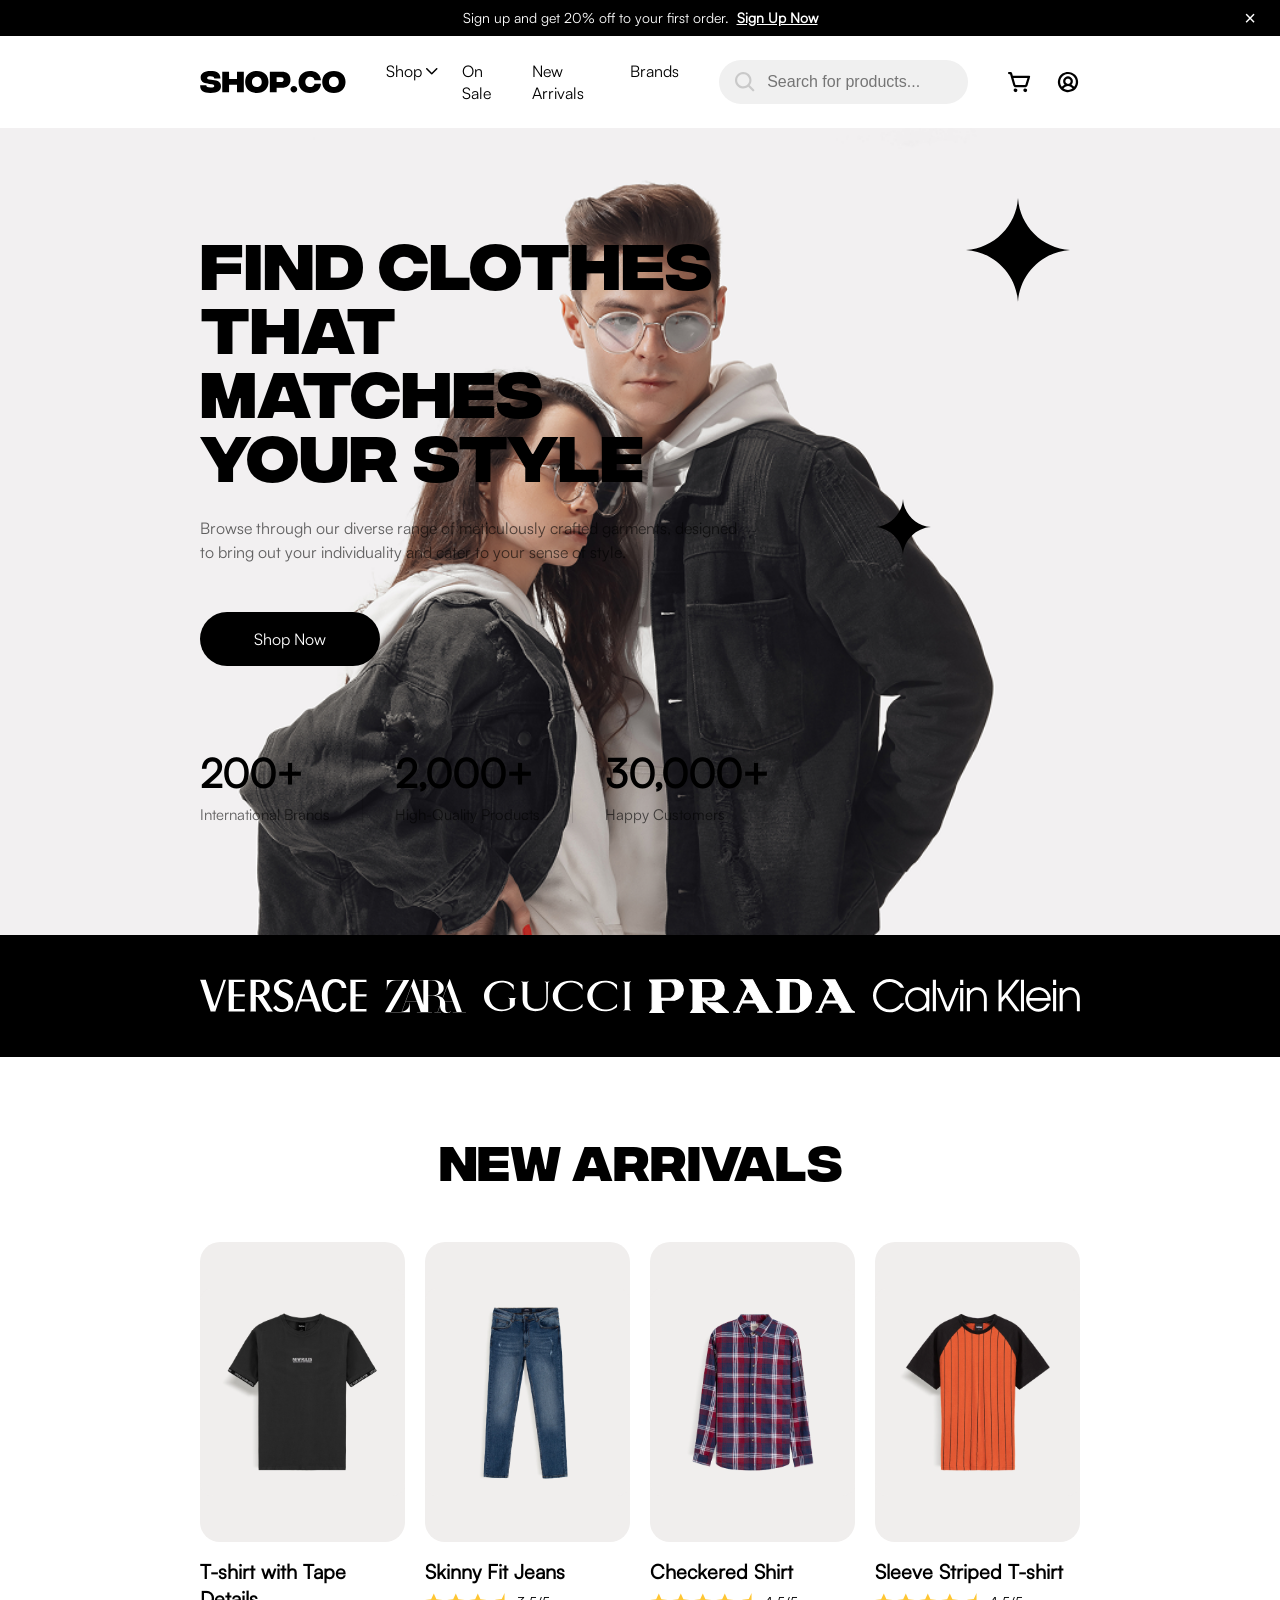
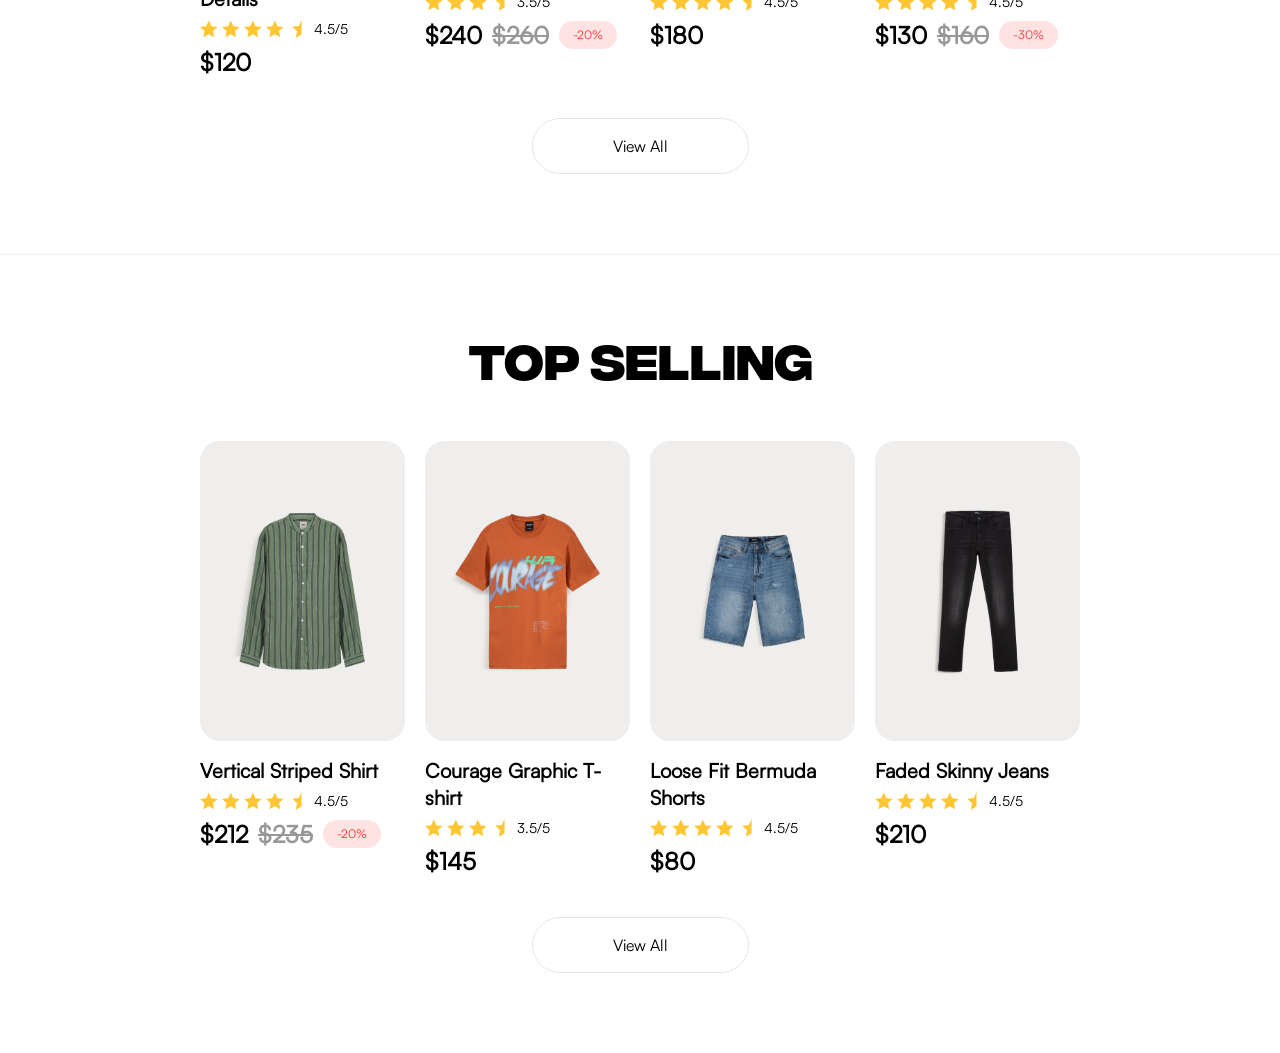
==== index.html @ b27abbd7 "Добавил HR линию" ====
<!doctype html>
<html lang="en">
  <head>
    <meta charset="UTF-8" />
    <title>SHOP.CO</title>
    <link rel="stylesheet" href="/styles/style.css" />
    <link
      rel="shortcut icon"
      href="/img/svg/иконка-покупка.svg"
      type="image/x-icon"
    />
  </head>
  <body>
    <div class="header-banner">
      <div class="header-banner__container">
        <p class="header-banner__text">
          Sign up and get 20% off to your first order.
          <a href="#" class="header-banner__link">Sign Up Now</a>
        </p>
        <button
          class="header-banner__close-btn"
          type="button"
          aria-label="Close banner"
        >
          &times;
        </button>
      </div>
    </div>
    <header class="main-header">
      <div class="main-header__container">
        <a href="#" class="main-header__logo">
          <img
            src="/img/svg/иконка-логотип.svg"
            alt="SHOP.CO"
            class="main-header__logo-img"
          />
        </a>
        <nav class="main-header__nav">
          <ul class="main-header__nav-list">
            <li class="main-header__nav-item">
              <a href="#" class="main-header__nav-link">
                Shop
                <img
                  src="/img/svg/иконка-стрелочка.svg"
                  alt="dropdown"
                  class="main-header__arrow-icon"
                />
              </a>
            </li>
            <li class="main-header__nav-item">
              <a href="#" class="main-header__nav-link">On Sale</a>
            </li>
            <li class="main-header__nav-item">
              <a href="#" class="main-header__nav-link">New Arrivals</a>
            </li>
            <li class="main-header__nav-item">
              <a href="#" class="main-header__nav-link">Brands</a>
            </li>
          </ul>
        </nav>
        <div class="main-header__search">
          <img
            src="/img/svg/иконка-лупа.svg"
            alt="Search"
            class="main-header__search-icon"
          />
          <input
            type="text"
            class="main-header__search-input"
            placeholder="Search for products..."
          />
        </div>
        <div class="main-header__actions">
          <a href="#" class="main-header__action-link">
            <img src="/img/svg/иконка-покупка.svg" alt="Cart" />
          </a>
          <a href="#" class="main-header__action-link">
            <img src="/img/svg/иконка-аккаунт.svg" alt="Profile" />
          </a>
        </div>
      </div>
    </header>
    <section class="hero-banner">
      <div class="hero-banner__container">
        <div class="hero-banner__content">
          <h1 class="hero-banner__title">
            FIND CLOTHES THAT MATCHES YOUR STYLE
          </h1>
          <p class="hero-banner__subtitle">
            Browse through our diverse range of meticulously crafted garments,
            designed to bring out your individuality and cater to your sense of
            style.
          </p>
          <a href="#" class="hero-banner__button">Shop Now</a>
          <div class="hero-banner__stats">
            <div class="hero-banner__stat-item">
              <p class="hero-banner__stat-number">200+</p>
              <p class="hero-banner__stat-desc">International Brands</p>
            </div>
            <div class="hero-banner__stat-divider"></div>
            <div class="hero-banner__stat-item">
              <p class="hero-banner__stat-number">2,000+</p>
              <p class="hero-banner__stat-desc">High-Quality Products</p>
            </div>
            <div class="hero-banner__stat-divider"></div>
            <div class="hero-banner__stat-item">
              <p class="hero-banner__stat-number">30,000+</p>
              <p class="hero-banner__stat-desc">Happy Customers</p>
            </div>
          </div>
        </div>
        <img
          src="/img/svg/звезда-маленькая.svg"
          alt="star"
          class="hero-banner__star hero-banner__star--small"
        />
        <div class="hero-banner__media">
          <img
            src="/img/svg/звезда-большая.svg"
            alt="star"
            class="hero-banner__star hero-banner__star--large"
          />
          <img
            src="/img/png/фото-моделей.png"
            alt="Models"
            class="hero-banner__models-img"
          />
        </div>
      </div>
    </section>
    <section class="brands-bar">
      <div class="brands-bar__container">
        <img
          src="/img/brands/logo-versace.svg"
          alt="Versace"
          class="brands-bar__logo"
        />
        <img
          src="/img/brands/logo-zara.svg"
          alt="Zara"
          class="brands-bar__logo"
        />
        <img
          src="/img/brands/logo-gucci.svg"
          alt="Gucci"
          class="brands-bar__logo"
        />
        <img
          src="/img/brands/logo-prada.svg"
          alt="Prada"
          class="brands-bar__logo"
        />
        <img
          src="/img/brands/logo-calvin.svg"
          alt="Calvin Klein"
          class="brands-bar__logo"
        />
      </div>
    </section>
    <section class="products-section">
      <div class="products-section__container">
        <h2 class="products-section__title">NEW ARRIVALS</h2>

        <div class="products-section__grid">
          <div class="product-card">
            <div class="product-card__image-wrapper">
              <img
                src="/img/png/tshirt-tape.png"
                alt="T-shirt with Tape Details"
                class="product-card__img"
              />
            </div>
            <h3 class="product-card__name">T-shirt with Tape Details</h3>
            <div class="product-card__rating">
              <div class="product-card__stars">
                <img src="/img/svg/star-filled.svg" alt="star" />
                <img src="/img/svg/star-filled.svg" alt="star" />
                <img src="/img/svg/star-filled.svg" alt="star" />
                <img src="/img/svg/star-filled.svg" alt="star" />
                <img src="/img/svg/star-half.svg" alt="star" />
              </div>
              <p class="product-card__rating-text">4.5/5</p>
            </div>
            <div class="product-card__price-box">
              <p class="product-card__price">$120</p>
            </div>
          </div>
          <div class="product-card">
            <div class="product-card__image-wrapper">
              <img
                src="/img/png/skinny-jeans.png"
                alt="Skinny Fit Jeans"
                class="product-card__img"
              />
            </div>
            <h3 class="product-card__name">Skinny Fit Jeans</h3>
            <div class="product-card__rating">
              <div class="product-card__stars">
                <img src="/img/svg/star-filled.svg" alt="star" />
                <img src="/img/svg/star-filled.svg" alt="star" />
                <img src="/img/svg/star-filled.svg" alt="star" />
                <img src="/img/svg/star-half.svg" alt="star" />
              </div>
              <p class="product-card__rating-text">3.5/5</p>
            </div>
            <div class="product-card__price-box">
              <p class="product-card__price">$240</p>
              <p class="product-card__price-old">$260</p>
              <p class="product-card__discount">-20%</p>
            </div>
          </div>
          <div class="product-card">
            <div class="product-card__image-wrapper">
              <img
                src="/img/png/chekered-shirt.png"
                alt="Checkered Shirt"
                class="product-card__img"
              />
            </div>
            <h3 class="product-card__name">Checkered Shirt</h3>
            <div class="product-card__rating">
              <div class="product-card__stars">
                <img src="/img/svg/star-filled.svg" alt="star" />
                <img src="/img/svg/star-filled.svg" alt="star" />
                <img src="/img/svg/star-filled.svg" alt="star" />
                <img src="/img/svg/star-filled.svg" alt="star" />
                <img src="/img/svg/star-half.svg" alt="star" />
              </div>
              <p class="product-card__rating-text">4.5/5</p>
            </div>
            <div class="product-card__price-box">
              <p class="product-card__price">$180</p>
            </div>
          </div>
          <div class="product-card">
            <div class="product-card__image-wrapper">
              <img
                src="/img/png/striped-tshirt.png"
                alt="Sleeve Striped T-shirt"
                class="product-card__img"
              />
            </div>
            <h3 class="product-card__name">Sleeve Striped T-shirt</h3>
            <div class="product-card__rating">
              <div class="product-card__stars">
                <img src="/img/svg/star-filled.svg" alt="star" />
                <img src="/img/svg/star-filled.svg" alt="star" />
                <img src="/img/svg/star-filled.svg" alt="star" />
                <img src="/img/svg/star-filled.svg" alt="star" />
                <img src="/img/svg/star-half.svg" alt="star" />
              </div>
              <p class="product-card__rating-text">4.5/5</p>
            </div>
            <div class="product-card__price-box">
              <p class="product-card__price">$130</p>
              <p class="product-card__price-old">$160</p>
              <p class="product-card__discount">-30%</p>
            </div>
          </div>
        </div>
        <div class="products-section__btn-wrapper">
          <a href="#" class="products-section__view-all">View All</a>
        </div>
      </div>
    </section>

<div class="hr-line">
  <hr>
</div>

    <section class="products-section">
      <div class="products-section__container">
        <h2 class="products-section__title">TOP SELLING</h2>
        <div class="products-section__grid">
          <div class="product-card">
            <div class="product-card__image-wrapper">
              <img
                src="/img/png/vertical-shirt.png"
                alt="Vertical Striped Shirt"
                class="product-card__img"
              />
            </div>
            <h3 class="product-card__name">Vertical Striped Shirt</h3>
            <div class="product-card__rating">
              <div class="product-card__stars">
                <img src="/img/svg/star-filled.svg" alt="star" />
                <img src="/img/svg/star-filled.svg" alt="star" />
                <img src="/img/svg/star-filled.svg" alt="star" />
                <img src="/img/svg/star-filled.svg" alt="star" />
                <img src="/img/svg/star-half.svg" alt="star" />
              </div>
              <p class="product-card__rating-text">4.5/5</p>
            </div>
            <div class="product-card__price-box">
              <p class="product-card__price">$212</p>
              <p class="product-card__price-old">$235</p>
              <p class="product-card__discount">-20%</p>
            </div>
          </div>

          <div class="product-card">
            <div class="product-card__image-wrapper">
              <img
                src="/img/png/graphis-tshirt.png"
                alt="Courage Graphic T-shirt"
                class="product-card__img"
              />
            </div>
            <h3 class="product-card__name">Courage Graphic T-shirt</h3>
            <div class="product-card__rating">
              <div class="product-card__stars">
                <img src="/img/svg/star-filled.svg" alt="star" />
                <img src="/img/svg/star-filled.svg" alt="star" />
                <img src="/img/svg/star-filled.svg" alt="star" />
                <img src="/img/svg/star-half.svg" alt="star" />
              </div>
              <p class="product-card__rating-text">3.5/5</p>
            </div>
            <div class="product-card__price-box">
              <p class="product-card__price">$145</p>
            </div>
          </div>

          <div class="product-card">
            <div class="product-card__image-wrapper">
              <img
                src="/img/png/bermuda-shorts.png"
                alt="Loose Fit Bermuda Shorts"
                class="product-card__img"
              />
            </div>
            <h3 class="product-card__name">Loose Fit Bermuda Shorts</h3>
            <div class="product-card__rating">
              <div class="product-card__stars">
                <img src="/img/svg/star-filled.svg" alt="star" />
                <img src="/img/svg/star-filled.svg" alt="star" />
                <img src="/img/svg/star-filled.svg" alt="star" />
                <img src="/img/svg/star-filled.svg" alt="star" />
                <img src="/img/svg/star-half.svg" alt="star" />
              </div>
              <p class="product-card__rating-text">4.5/5</p>
            </div>
            <div class="product-card__price-box">
              <p class="product-card__price">$80</p>
            </div>
          </div>

          <div class="product-card">
            <div class="product-card__image-wrapper">
              <img
                src="/img/png/faded-jeans.png"
                alt="Faded Skinny Jeans"
                class="product-card__img"
              />
            </div>
            <h3 class="product-card__name">Faded Skinny Jeans</h3>
            <div class="product-card__rating">
              <div class="product-card__stars">
                <img src="/img/svg/star-filled.svg" alt="star" />
                <img src="/img/svg/star-filled.svg" alt="star" />
                <img src="/img/svg/star-filled.svg" alt="star" />
                <img src="/img/svg/star-filled.svg" alt="star" />
                <img src="/img/svg/star-half.svg" alt="star" />
              </div>
              <p class="product-card__rating-text">4.5/5</p>
            </div>
            <div class="product-card__price-box">
              <p class="product-card__price">$210</p>
            </div>
          </div>
        </div>

        <div class="products-section__btn-wrapper">
          <a href="#" class="products-section__view-all">View All</a>
        </div>
      </div>
    </section>
  </body>
</html>
---- styles/style.css ----
* {
  margin: 0;
  padding: 0;
  box-sizing: border-box;
}

@font-face {
  font-family: satoshi;
  src: url(/fonts/satoshi/Satoshi-Regular.otf);
}

@font-face {
  font-family: integralcf;
  src: url(/fonts/integralcf/integral-cf-bold.otf);
}

body {
  font-family: "satoshi", sans-serif;
  background-color: #ffffff;
}

.header-banner {
  background-color: #000000;
  color: #ffffff;
  padding: 9px 0;
  width: 100%;
}

.header-banner__container {
  width: 100%;
  padding: 0 24px;
  position: relative;
  display: flex;
  justify-content: center;
  align-items: center;
}

.header-banner__text {
  font-size: 14px;
  text-align: center;
  font-weight: 400;
}

.header-banner__link {
  color: #ffffff;
  font-weight: 700;
  text-decoration: underline;
  margin-left: 4px;
  cursor: pointer;
}

.header-banner__close-btn {
  position: absolute;
  right: 24px;
  background: none;
  border: none;
  color: #ffffff;
  font-size: 20px;
  cursor: pointer;
  display: flex;
  align-items: center;
}

.main-header {
  background-color: #ffffff;
  width: 100%;
  padding: 24px 0;
}

.main-header__container {
  max-width: 100%;
  margin: 0 auto;
  padding: 0 200px;
  display: flex;
  justify-content: flex-start;
  align-items: center;
  gap: 40px;
}

.main-header__logo-img {
  height: 22px;
  display: block;
  cursor: pointer;
}

.main-header__nav-list {
  display: flex;
  list-style: none;
  gap: 24px;
}

.main-header__nav-link {
  color: #000000;
  text-decoration: none;
  font-size: 16px;
  font-weight: 400;
  display: flex;
  align-items: center;
  cursor: pointer;
}

.main-header__arrow-icon {
  width: 12px;
  height: auto;
  margin-left: 4px;
  display: inline-block;
  vertical-align: middle;
}

.main-header__search {
  background-color: #f0f0f0;
  border-radius: 62px;
  padding: 12px 16px;
  display: flex;
  align-items: center;
  gap: 12px;
  flex-grow: 1;
  max-width: 500px;
  margin-left: auto;
}

.main-header__search-icon {
  width: 20px;
  height: 20px;
  opacity: 0.4;
}

.main-header__search-input {
  border: none;
  background: transparent;
  width: 100%;
  font-size: 16px;
  outline: none;
}

.main-header__actions {
  display: flex;
  gap: 24px;
  align-items: center;
  margin-left: auto;
}

.main-header__action-link img {
  width: 24px;
  height: 24px;
  display: block;
  cursor: pointer;
}

.hero-banner {
  background-color: #f2f0f1;
  width: 100%;
  position: relative;
  overflow: hidden;
  font-family: satoshi;
}

.hero-banner__container {
  max-width: 100%;
  margin: 0 auto;
  padding: 0 200px;
  display: flex;
  justify-content: flex-start;
}

.hero-banner__content {
  max-width: 550px;
  padding-top: 100px;
  padding-bottom: 110px;
  position: relative;
  z-index: 5;
}

.hero-banner__title {
  font-size: 64px;
  font-family: integralcf;
  font-weight: 900;
  line-height: 1;
  color: #000000;
  margin-bottom: 32px;
}

.hero-banner__subtitle {
  font-size: 16px;
  line-height: 1.5;
  color: #000000;
  opacity: 0.6;
  margin-bottom: 48px;
}

.hero-banner__button {
  display: inline-block;
  background-color: #000000;
  color: #ffffff;
  text-decoration: none;
  padding: 16px 54px;
  border-radius: 62px;
  font-size: 16px;
  font-weight: 500;
  margin-bottom: 80px;
  cursor: pointer;
}

.hero-banner__stats {
  display: flex;
  align-items: center;
  gap: 32px;
}

.hero-banner__stat-item {
  display: flex;
  flex-direction: column;
  gap: 4px;
  min-width: max-content;
}

.hero-banner__stat-number {
  font-size: 40px;
  font-weight: 700;
  color: #000000;
}

.hero-banner__stat-desc {
  font-size: 15px;
  color: #000000;
  opacity: 0.6;
  white-space: nowrap;
}

.hero-banner__stat-divider {
  width: 1px;
  height: 74px;
  background-color: #000000;
  opacity: 0.1;
  flex-shrink: 0;
}

.hero-banner__media {
  position: absolute;
  top: 0;
  bottom: 0;
  right: 200px;
  width: 650px;
  display: flex;
  align-items: flex-end;
  justify-content: flex-end;
}

.hero-banner__models-img {
  width: auto;
  height: 100%;
  margin-left: -220px;
  object-fit: contain;
  transform: none;
  display: block;
}

.hero-banner__star {
  position: absolute;
  z-index: 6;
}

.hero-banner__star--small {
  width: 56px;
  height: 56px;
  left: 875px;
  top: 46%;
}

.hero-banner__star--large {
  width: 104px;
  height: 104px;
  right: 10px;
  top: 70px;
}

.brands-bar {
  background-color: #000000;
  width: 100%;
  padding: 44px 0;
}

.brands-bar__container {
  max-width: 100%;
  margin: 0 auto;
  padding: 0 200px;
  display: flex;
  justify-content: space-between;
  align-items: center;
}

.brands-bar__logo {
  height: 34px;
  width: auto;
  display: block;
}

.products-section {
  width: 100%;
  background-color: #ffffff;
  padding-top: 72px;
  padding-bottom: 80px;
}

.products-section__container {
  width: 100%;
  max-width: 100%;
  margin: 0 auto;
  padding: 0 200px;
}

.products-section__title {
  font-size: 48px;
  font-family: integralcf;
  font-weight: 900;
  text-align: center;
  color: #000000;
  margin-bottom: 55px;
}

.products-section__grid {
  display: flex;
  justify-content: space-between;
  gap: 20px;
  margin-bottom: 40px;
  width: 100%;
}

.product-card {
  flex: 1;
  display: flex;
  flex-direction: column;
}

.product-card__image-wrapper {
  background-color: #f0eeed;
  border-radius: 20px;
  width: 100%;
  height: 300px;
  display: flex;
  justify-content: center;
  align-items: center;
  overflow: hidden;
  margin-bottom: 16px;
}

.product-card__img {
  max-width: 100%;
  max-height: 100%;
  object-fit: contain;
}

.product-card__name {
  font-size: 20px;
  font-weight: 700;
  color: #000000;
  margin-bottom: 8px;
}

.product-card__rating {
  display: flex;
  align-items: center;
  gap: 8px;
  margin-bottom: 8px;
}

.product-card__stars {
  display: flex;
  gap: 4px;
}

.product-card__stars img {
  width: 18px;
  height: 18px;
}

.product-card__rating-text {
  font-size: 14px;
  font-weight: 400;
  color: #000000;
}

.product-card__price-box {
  display: flex;
  align-items: center;
  gap: 10px;
}

.product-card__price {
  font-size: 24px;
  font-weight: 700;
  color: #000000;
}

.product-card__price-old {
  font-size: 24px;
  font-weight: 700;
  color: #000000;
  opacity: 0.4;
  text-decoration: line-through;
}

.product-card__discount {
  font-size: 12px;
  font-weight: 500;
  color: #ff3333;
  background-color: #ffe3e3;
  padding: 6px 14px;
  border-radius: 62px;
}

.products-section__btn-wrapper {
  display: flex;
  justify-content: center;
  margin-top: 36px;
}

.products-section__view-all {
  display: inline-block;
  padding: 16px 80px;
  border: 1px solid rgba(0, 0, 0, 0.1);
  border-radius: 62px;
  color: #000000;
  font-size: 16px;
  font-weight: 500;
  text-decoration: none;
  transition: background-color 0.2s ease;
  cursor: pointer;
}

.section-divider {
  border: none;
  height: 1px;
  background-color: #000000;
  opacity: 0.1;
  margin: 0 200px;
}

.hr-line {
  opacity: 0.1;
  width: 1490px;
  margin: 0 auto;
}
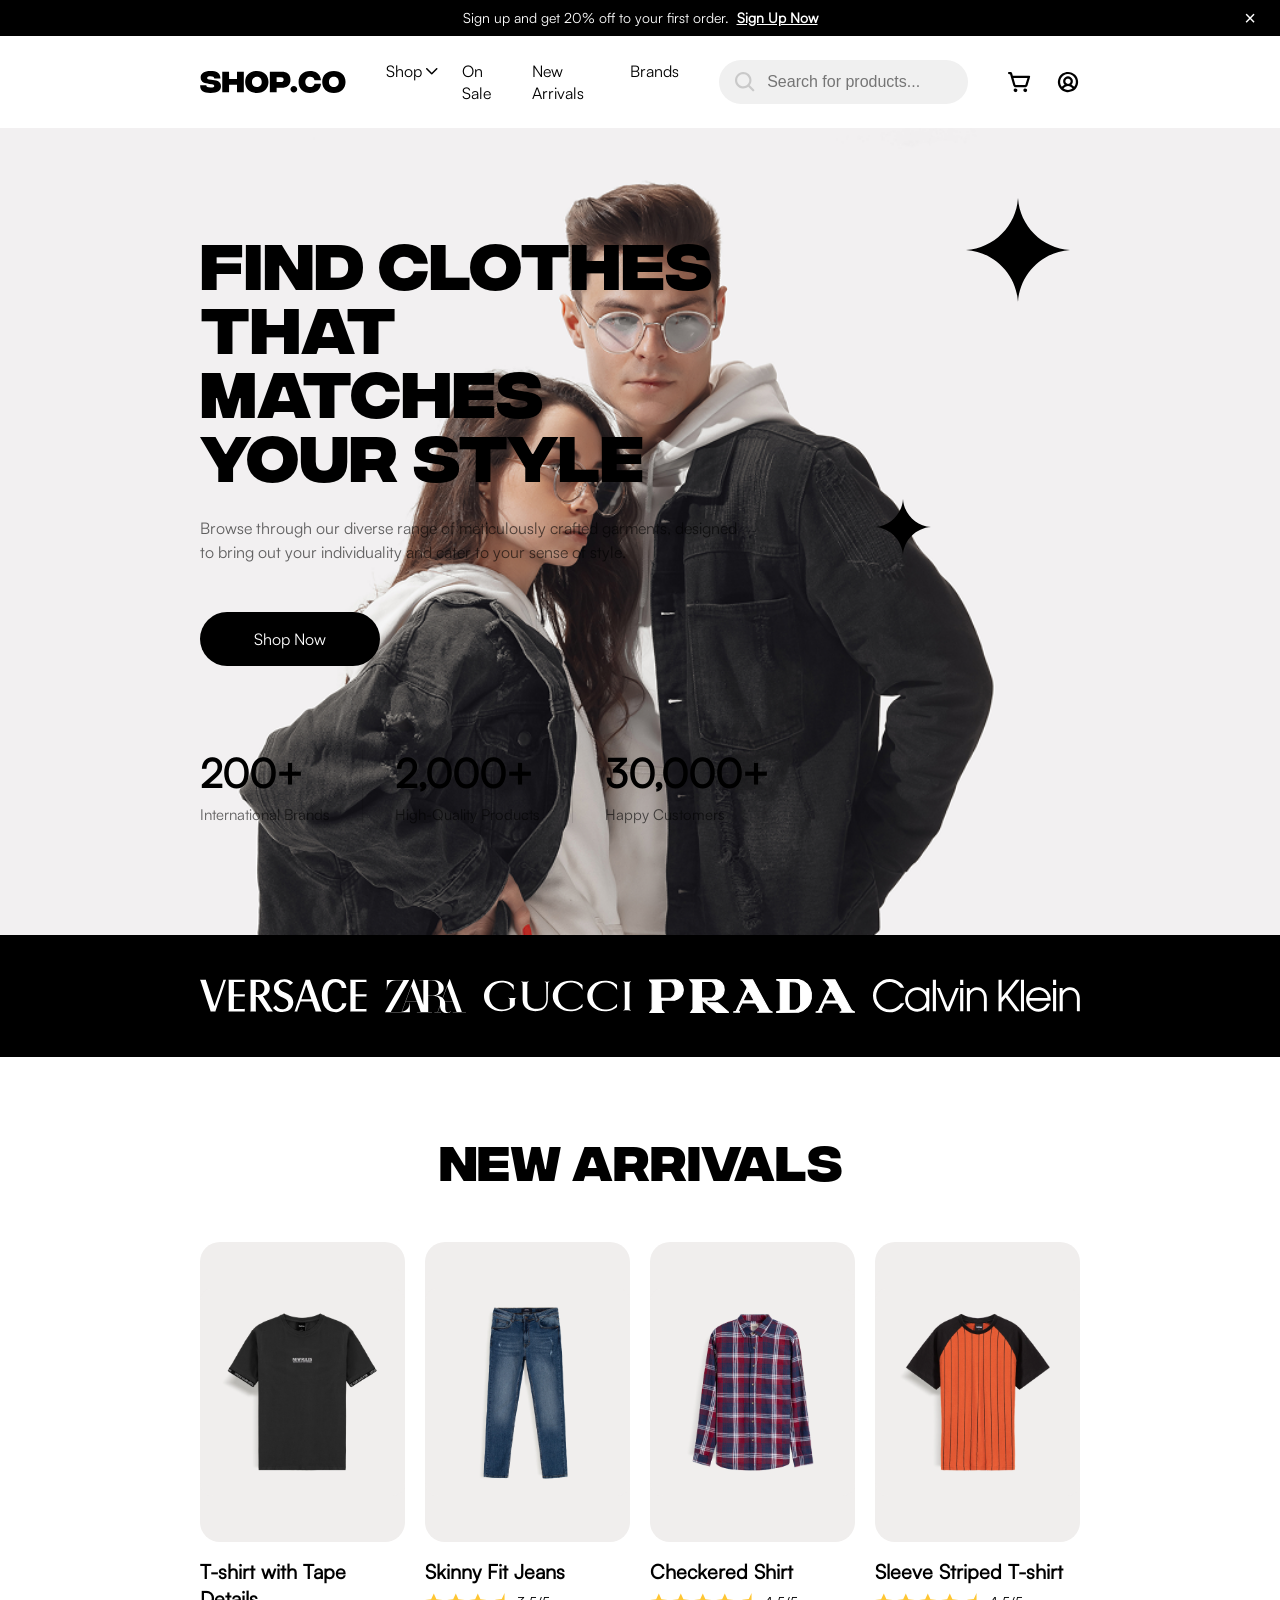
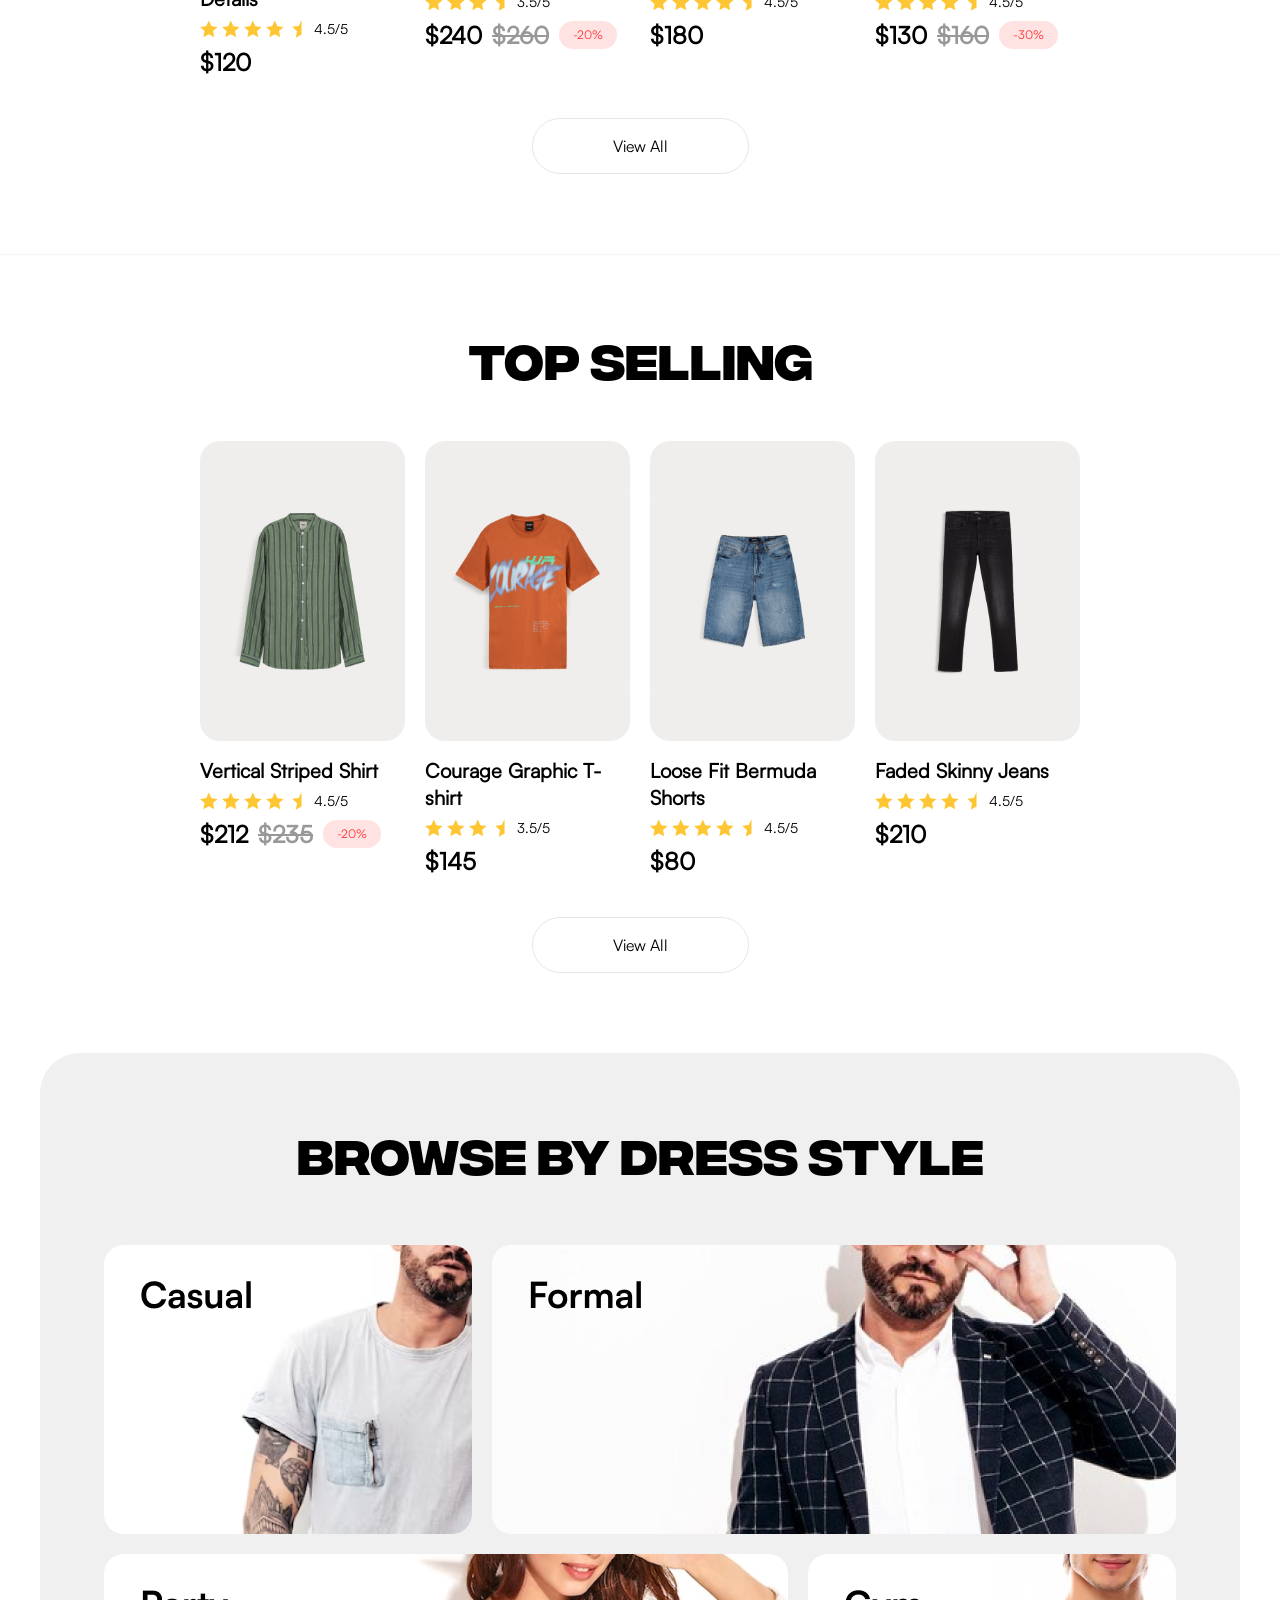
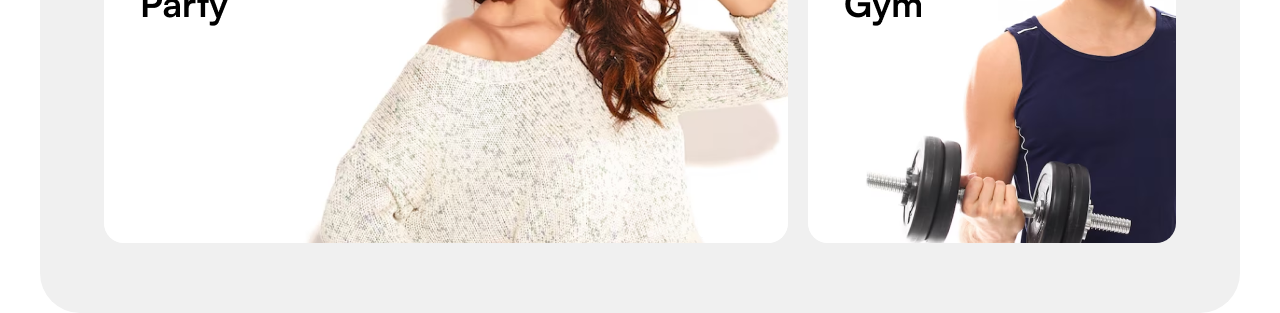
==== commit 6f207398: "Доделал новую секцию" ====
--- a/index.html
+++ b/index.html
@@ -160,7 +160,6 @@
     <section class="products-section">
       <div class="products-section__container">
         <h2 class="products-section__title">NEW ARRIVALS</h2>
-
         <div class="products-section__grid">
           <div class="product-card">
             <div class="product-card__image-wrapper">
@@ -263,11 +262,9 @@
         </div>
       </div>
     </section>
-
-<div class="hr-line">
-  <hr>
-</div>
-
+    <div class="hr-line">
+      <hr />
+    </div>
     <section class="products-section">
       <div class="products-section__container">
         <h2 class="products-section__title">TOP SELLING</h2>
@@ -297,7 +294,6 @@
               <p class="product-card__discount">-20%</p>
             </div>
           </div>
-
           <div class="product-card">
             <div class="product-card__image-wrapper">
               <img
@@ -320,7 +316,6 @@
               <p class="product-card__price">$145</p>
             </div>
           </div>
-
           <div class="product-card">
             <div class="product-card__image-wrapper">
               <img
@@ -344,7 +339,6 @@
               <p class="product-card__price">$80</p>
             </div>
           </div>
-
           <div class="product-card">
             <div class="product-card__image-wrapper">
               <img
@@ -369,11 +363,33 @@
             </div>
           </div>
         </div>
-
         <div class="products-section__btn-wrapper">
           <a href="#" class="products-section__view-all">View All</a>
         </div>
       </div>
     </section>
+
+    <section class="dress-style-section">
+      <h2 class="section-title">BROWSE BY DRESS STYLE</h2>
+
+      <div class="style-grid">
+        <div class="style-card card-small">
+          <img src="/img/png/casual.png" alt="Casual" class="card-img" />
+        </div>
+
+        <div class="style-card card-large">
+          <img src="/img/png/formal.png" alt="Formal" class="card-img" />
+        </div>
+
+        <div class="style-card card-large">
+          <img src="/img/png/party.png" alt="Party Style" class="card-img" />
+        </div>
+
+        <div class="style-card card-small">
+          <img src="/img/png/gym.png" alt="Gym Style" class="card-img" />
+        </div>
+      </div>
+    </section>
+
   </body>
 </html>
--- a/styles/style.css
+++ b/styles/style.css
@@ -441,3 +441,41 @@
   width: 1490px;
   margin: 0 auto;
 }
+
+.dress-style-section {
+  background-color: #f0f0f0;
+  border-radius: 40px;
+  padding: 70px 64px;
+  max-width: 1200px;
+  margin: 0 auto;
+  font-family: satoshi;
+}
+
+.section-title {
+  text-align: center;
+  font-size: 48px;
+  font-family: integralcf;
+  font-weight: bold;
+  text-transform: uppercase;
+  margin-bottom: 64px;
+  color: #000000;
+}
+
+.style-grid {
+  display: flex;
+  flex-wrap: wrap;
+  gap: 20px;
+}
+
+.style-card {
+  position: relative;
+  background-color: #ffffff;
+  border-radius: 20px;
+  height: 289px;
+  overflow: hidden;
+  box-sizing: border-box;
+}
+
+.card-small {
+  flex: 1 1 calc(35% - 20px);
+}
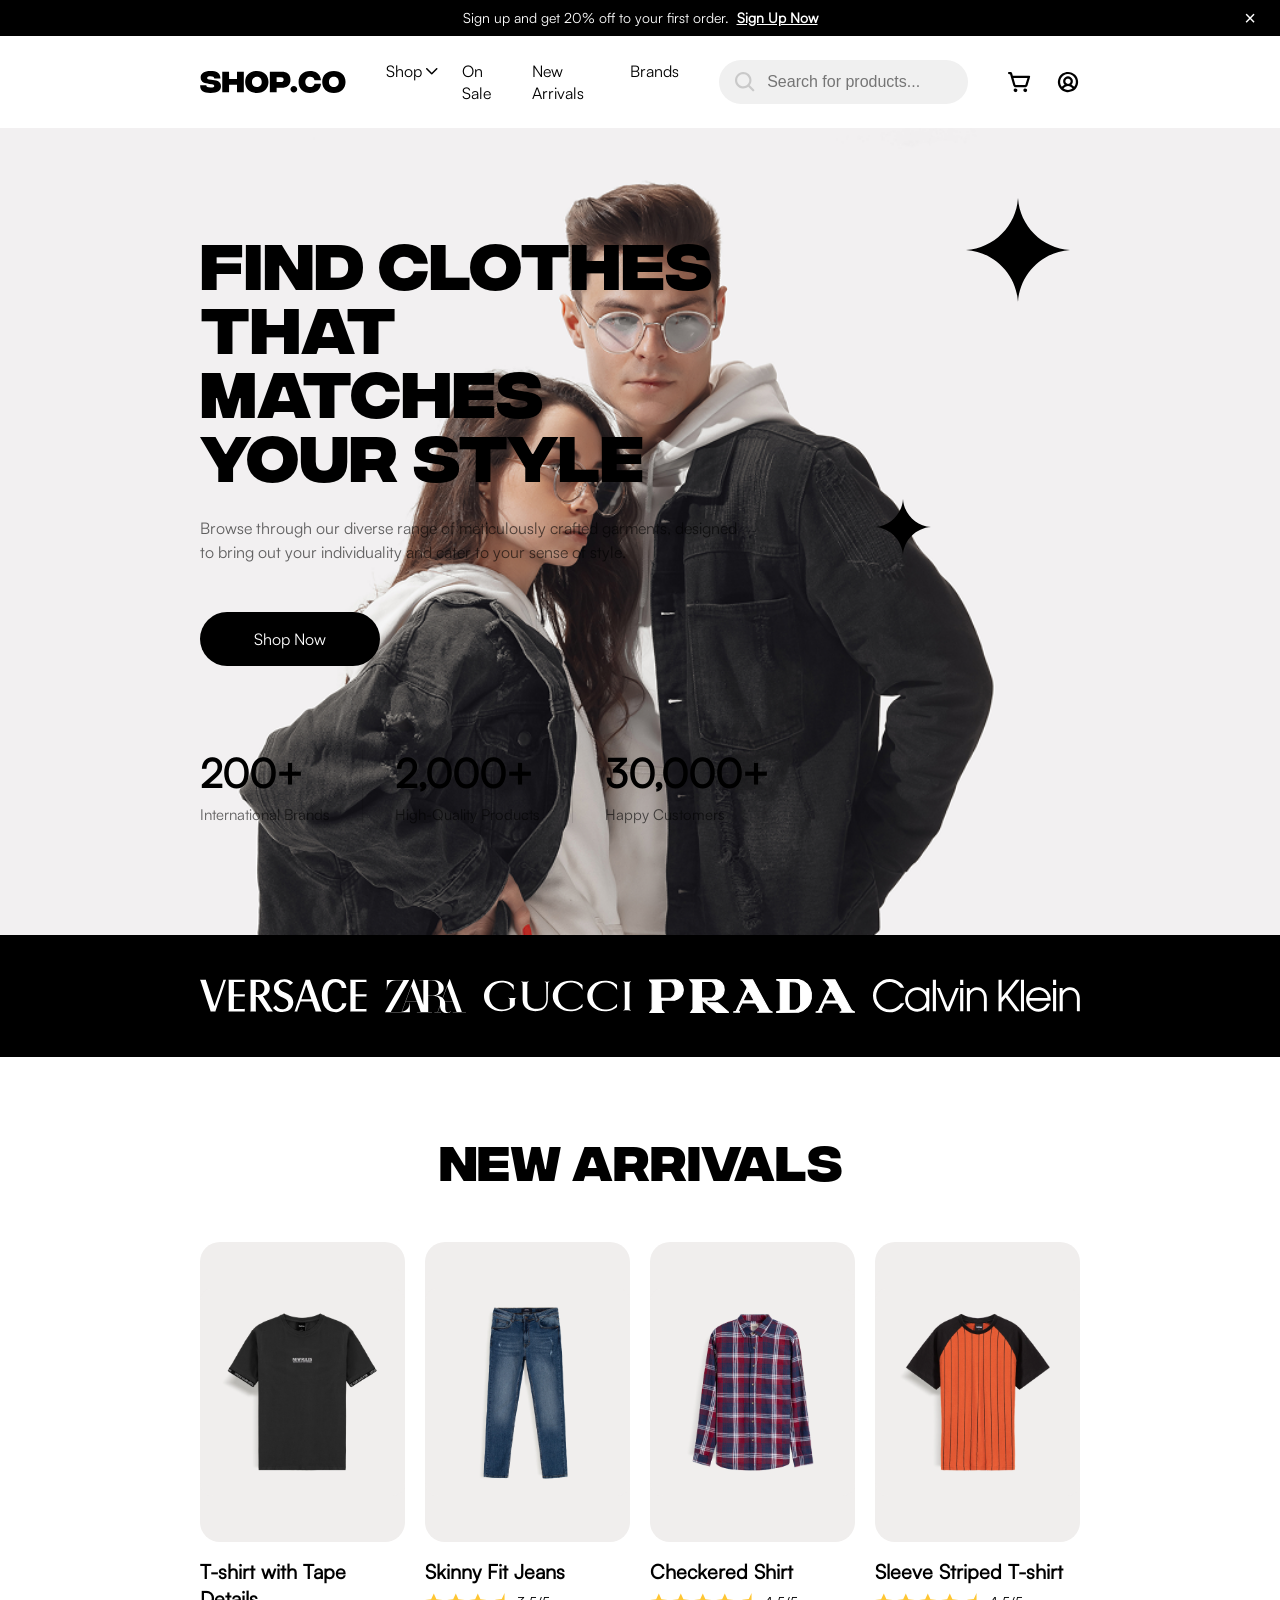
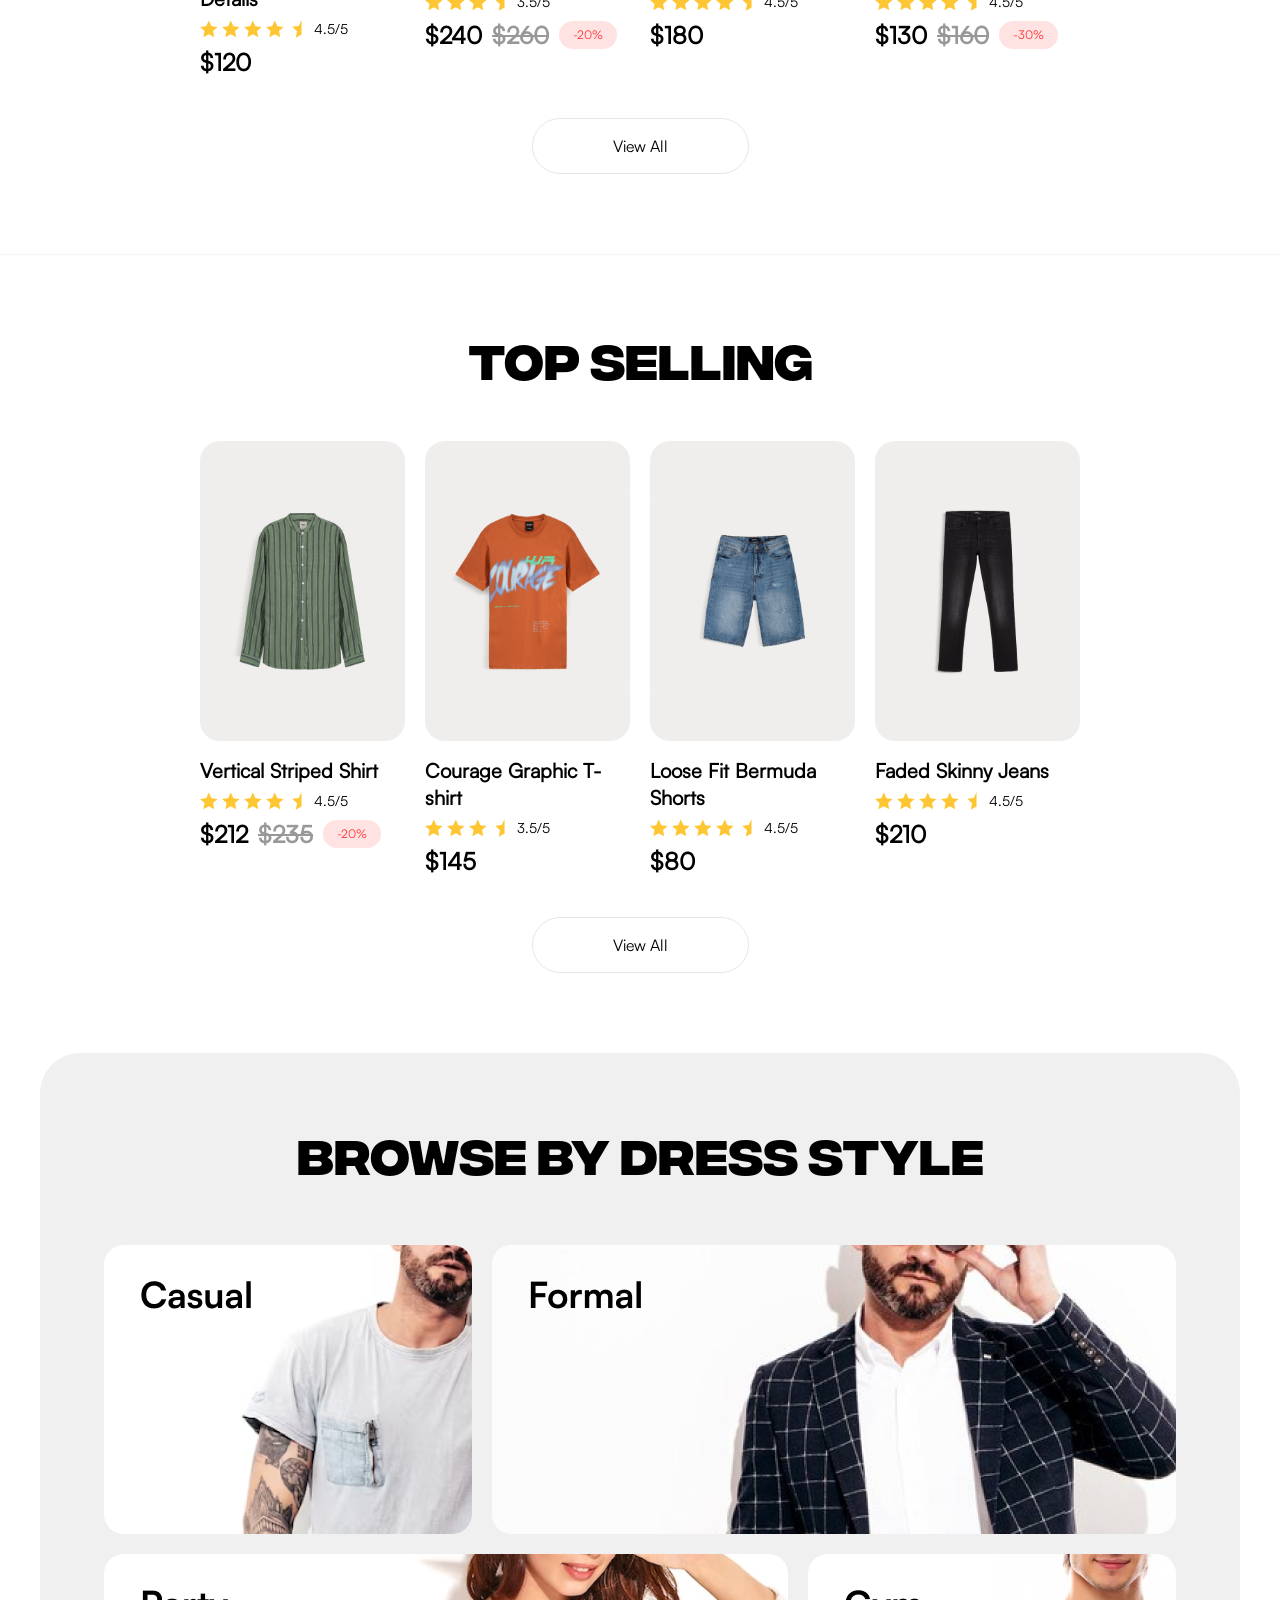
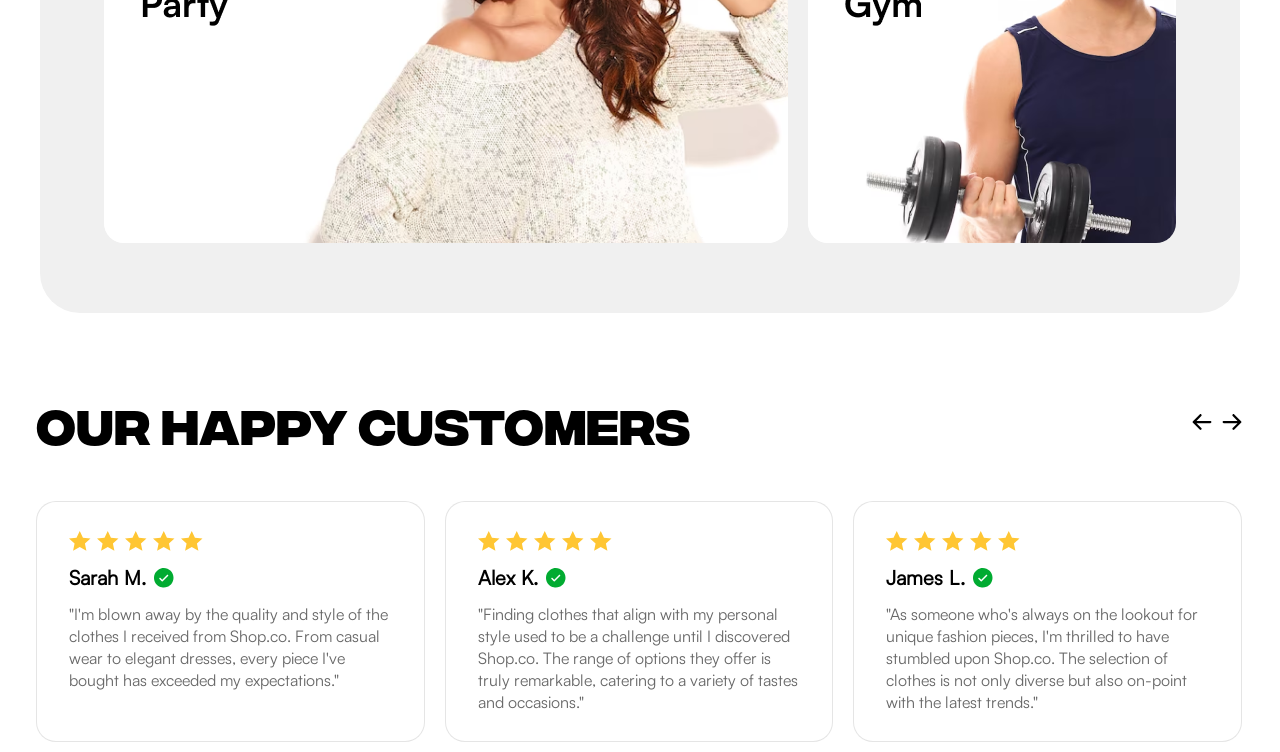
==== commit 29797c6f: "Добавил секцию с отзывами" ====
--- a/index.html
+++ b/index.html
@@ -377,19 +377,105 @@
           <img src="/img/png/casual.png" alt="Casual" class="card-img" />
         </div>
 
-        <div class="style-card card-large">
+        <div class="style-card">
           <img src="/img/png/formal.png" alt="Formal" class="card-img" />
         </div>
 
-        <div class="style-card card-large">
-          <img src="/img/png/party.png" alt="Party Style" class="card-img" />
+        <div class="style-card">
+          <img src="/img/png/party.png" alt="Party" class="card-img" />
         </div>
 
         <div class="style-card card-small">
-          <img src="/img/png/gym.png" alt="Gym Style" class="card-img" />
-        </div>
-      </div>
-    </section>
-
+          <img src="/img/png/gym.png" alt="Gym" class="card-img" />
+        </div>
+      </div>
+    </section>
+
+<section class="customers-section">
+  <div class="customers-header">
+    <h2 class="customers-title">OUR HAPPY CUSTOMERS</h2>
+    <div class="slider-arrows">
+      <button class="arrow-btn">
+        <img src="/img/svg/arrow-left.svg" alt="&larr;" />
+      </button>
+      <button class="arrow-btn">
+        <img src="/img/svg/arrow-right.svg" alt="&rarr;" />
+      </button>
+    </div>
+  </div>
+
+  <div class="slider-container">
+      <div class="customers-slider">
+        <div class="testimonial-card">
+          <div class="stars-container">
+            <img src="/img/svg/star-filled.svg" alt="Star" class="star-img" />
+            <img src="/img/svg/star-filled.svg" alt="Star" class="star-img" />
+            <img src="/img/svg/star-filled.svg" alt="Star" class="star-img" />
+            <img src="/img/svg/star-filled.svg" alt="Star" class="star-img" />
+            <img src="/img/svg/star-filled.svg" alt="Star" class="star-img" />
+          </div>
+          <div class="customer-name">
+            Sarah M.
+            <img
+              src="/img/svg/verified.svg"
+              alt="Verified"
+              class="verified-img"
+            />
+          </div>
+          <p class="testimonial-text">
+            "I'm blown away by the quality and style of the clothes I received
+            from Shop.co. From casual wear to elegant dresses, every piece I've
+            bought has exceeded my expectations."
+          </p>
+        </div>
+
+        <div class="testimonial-card">
+          <div class="stars-container">
+            <img src="/img/svg/star-filled.svg" alt="Star" class="star-img" />
+            <img src="/img/svg/star-filled.svg" alt="Star" class="star-img" />
+            <img src="/img/svg/star-filled.svg" alt="Star" class="star-img" />
+            <img src="/img/svg/star-filled.svg" alt="Star" class="star-img" />
+            <img src="/img/svg/star-filled.svg" alt="Star" class="star-img" />
+          </div>
+          <div class="customer-name">
+            Alex K.
+            <img
+              src="/img/svg/verified.svg"
+              alt="Verified"
+              class="verified-img"
+            />
+          </div>
+          <p class="testimonial-text">
+            "Finding clothes that align with my personal style used to be a
+            challenge until I discovered Shop.co. The range of options they
+            offer is truly remarkable, catering to a variety of tastes and
+            occasions."
+          </p>
+        </div>
+
+        <div class="testimonial-card">
+          <div class="stars-container">
+            <img src="/img/svg/star-filled.svg" alt="Star" class="star-img" />
+            <img src="/img/svg/star-filled.svg" alt="Star" class="star-img" />
+            <img src="/img/svg/star-filled.svg" alt="Star" class="star-img" />
+            <img src="/img/svg/star-filled.svg" alt="Star" class="star-img" />
+            <img src="/img/svg/star-filled.svg" alt="Star" class="star-img" />
+          </div>
+          <div class="customer-name">
+            James L.
+            <img
+              src="/img/svg/verified.svg"
+              alt="Verified"
+              class="verified-img"
+            />
+          </div>
+          <p class="testimonial-text">
+            "As someone who's always on the lookout for unique fashion pieces,
+            I'm thrilled to have stumbled upon Shop.co. The selection of clothes
+            is not only diverse but also on-point with the latest trends."
+          </p>
+        </div>
+        </div>
+    </section>
   </body>
 </html>
--- a/styles/style.css
+++ b/styles/style.css
@@ -115,7 +115,7 @@
   align-items: center;
   gap: 12px;
   flex-grow: 1;
-  max-width: 500px;
+  max-width: 700px;
   margin-left: auto;
 }
 
@@ -342,6 +342,7 @@
   align-items: center;
   overflow: hidden;
   margin-bottom: 16px;
+  cursor: pointer;
 }
 
 .product-card__img {
@@ -426,6 +427,7 @@
   text-decoration: none;
   transition: background-color 0.2s ease;
   cursor: pointer;
+  font-family: satoshi;
 }
 
 .section-divider {
@@ -474,8 +476,111 @@
   height: 289px;
   overflow: hidden;
   box-sizing: border-box;
+  cursor: pointer;
 }
 
 .card-small {
   flex: 1 1 calc(35% - 20px);
 }
+
+.customers-section {
+  max-width: 1240px;
+  margin: 80px auto 0 auto;
+  padding: 0 16px;
+  font-family: satoshi;
+  box-sizing: border-box;
+}
+
+.customers-header {
+  display: flex;
+  gap: 6px;
+  justify-content: space-between;
+  align-items: center;
+  width: 100%;
+  box-sizing: border-box;
+  margin-bottom: 40px;
+}
+
+.customers-title {
+  font-size: 48px;
+  font-weight: 900;
+  font-family: integralcf;
+  text-transform: uppercase;
+  margin: 0;
+  color: #000000;
+}
+
+.slider-arrows {
+  display: flex;
+  flex-direction: row;
+  gap: 6px;
+  align-items: center;
+}
+
+.arrow-btn {
+  background: transparent;
+  border: none;
+  cursor: pointer;
+  padding: 0;
+  display: flex;
+  align-items: center;
+  justify-content: center;
+  width: 24px;
+  height: 24px;
+}
+
+.arrow-btn img {
+  width: 100%;
+  height: 100%;
+  object-fit: contain;
+}
+
+.customers-slider {
+  display: flex;
+  gap: 20px;
+  padding: 10px 0;
+}
+
+.testimonial-card {
+  flex: 0 0 calc(33.333% - 14px);
+  background-color: #ffffff;
+  border: 1px solid rgba(0, 0, 0, 0.1);
+  border-radius: 20px;
+  padding: 28px 32px;
+  box-sizing: border-box;
+}
+
+.stars-container {
+  display: flex;
+  gap: 6px;
+  margin-bottom: 12px;
+}
+
+.star-img {
+  width: 22px;
+  height: 22px;
+  object-fit: contain;
+}
+
+.customer-name {
+  font-size: 20px;
+  font-weight: bold;
+  color: #000000;
+  margin-bottom: 12px;
+  display: flex;
+  align-items: center;
+  gap: 8px;
+}
+
+.verified-img {
+  width: 20px;
+  height: 20px;
+  object-fit: contain;
+}
+
+.testimonial-text {
+  font-size: 16px;
+  line-height: 22px;
+  color: rgba(0, 0, 0, 0.6);
+  margin: 0;
+}
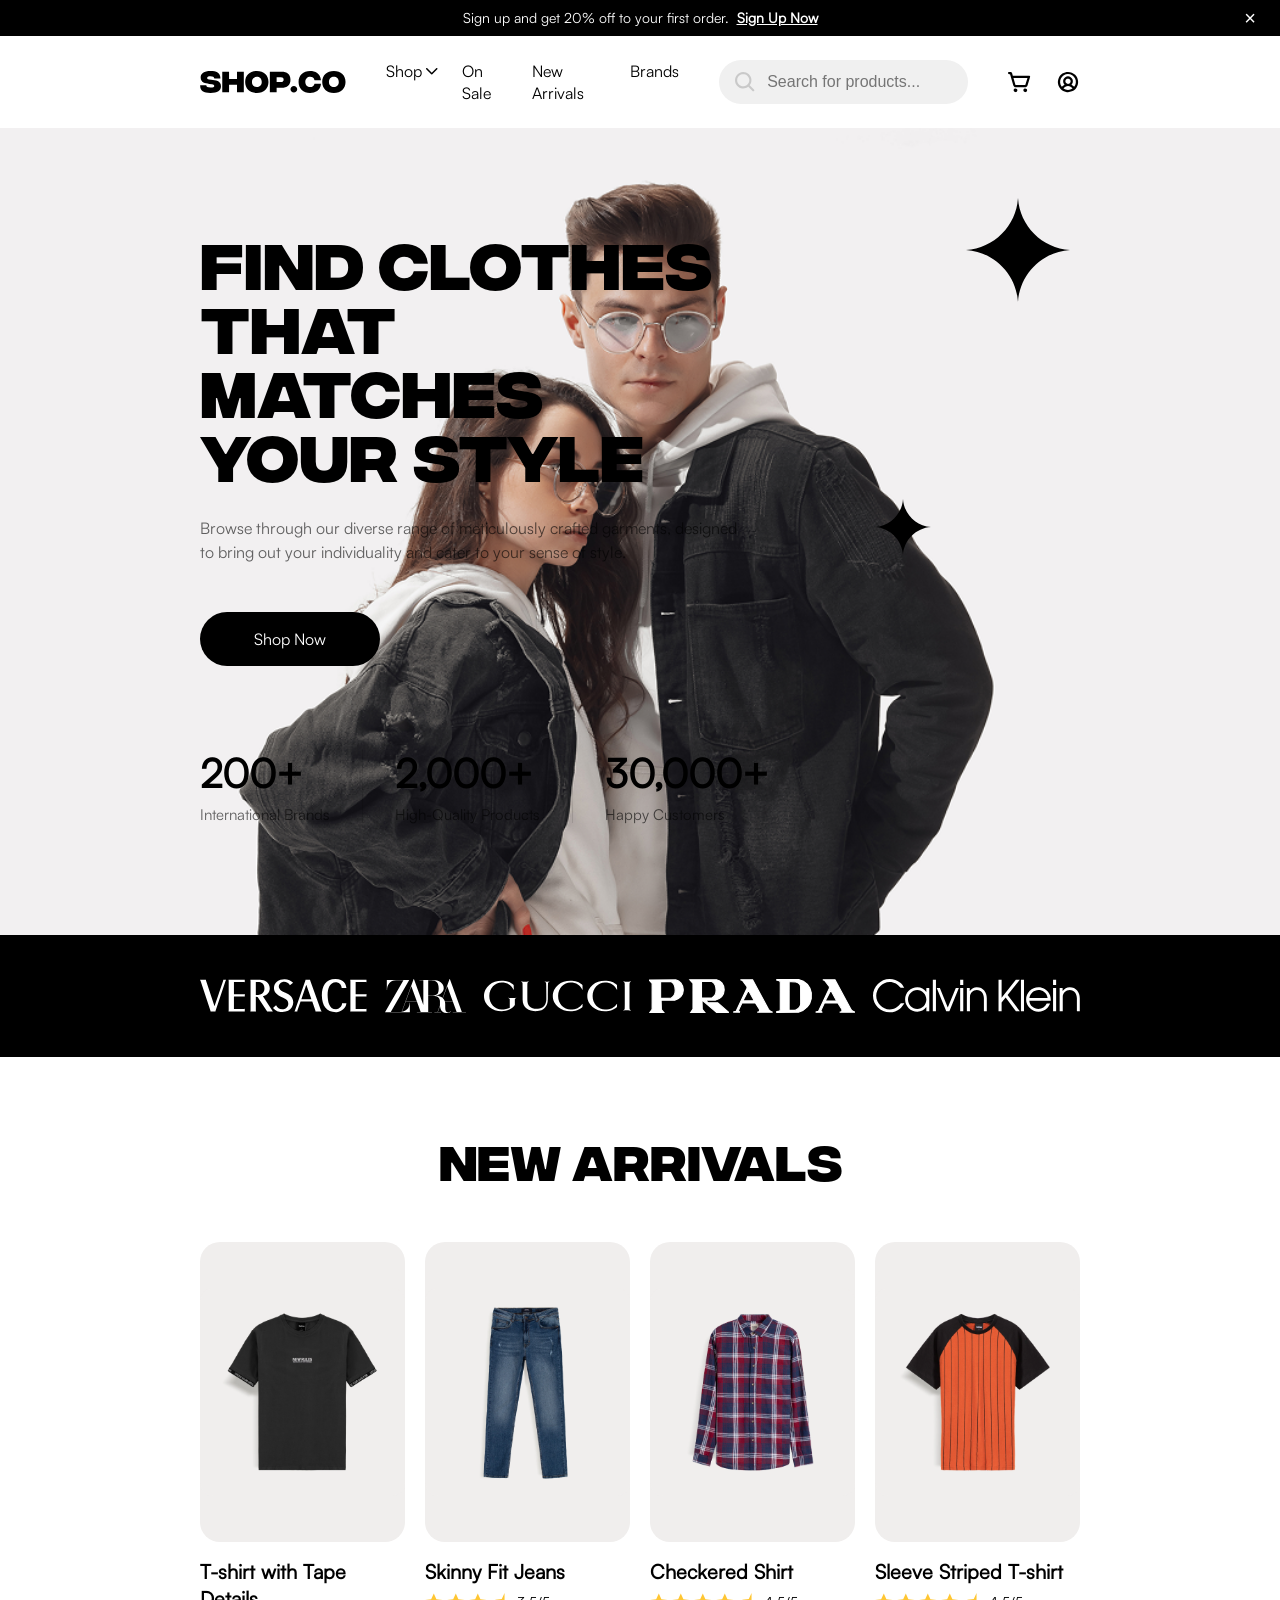
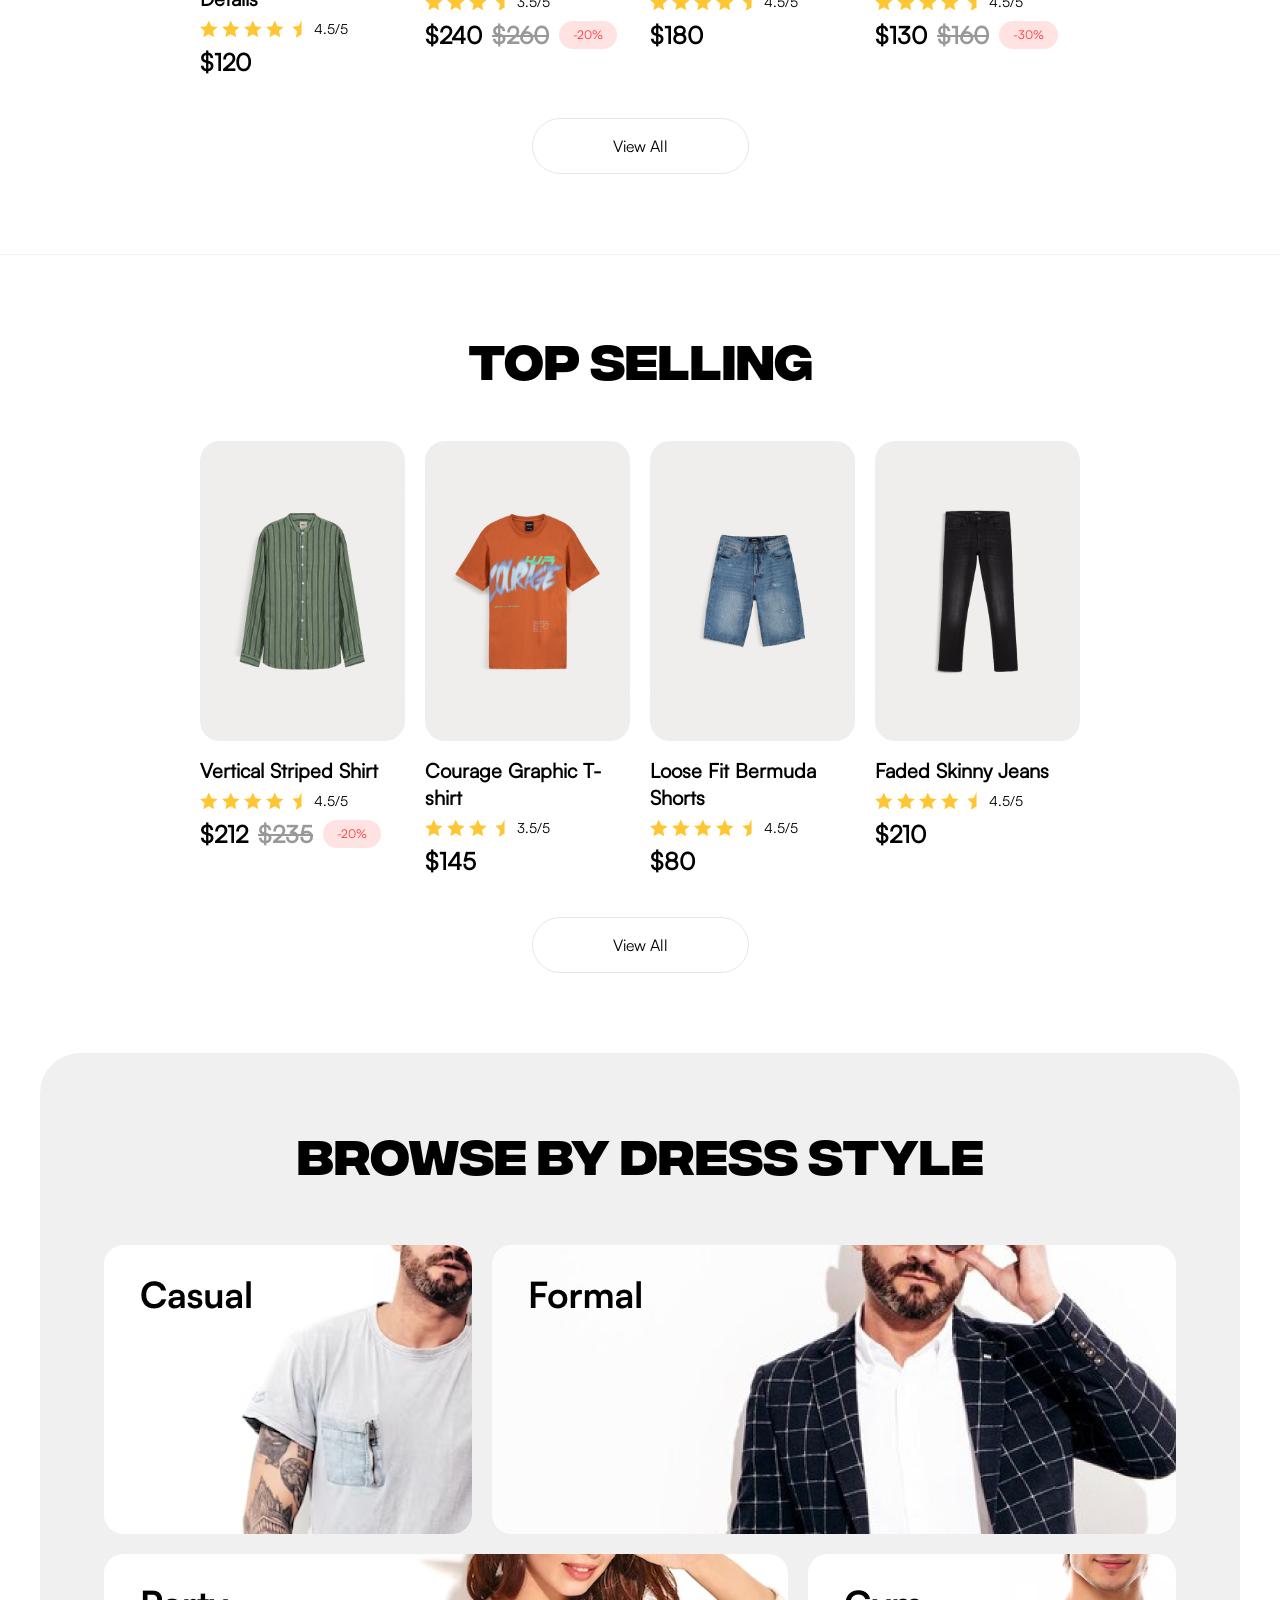
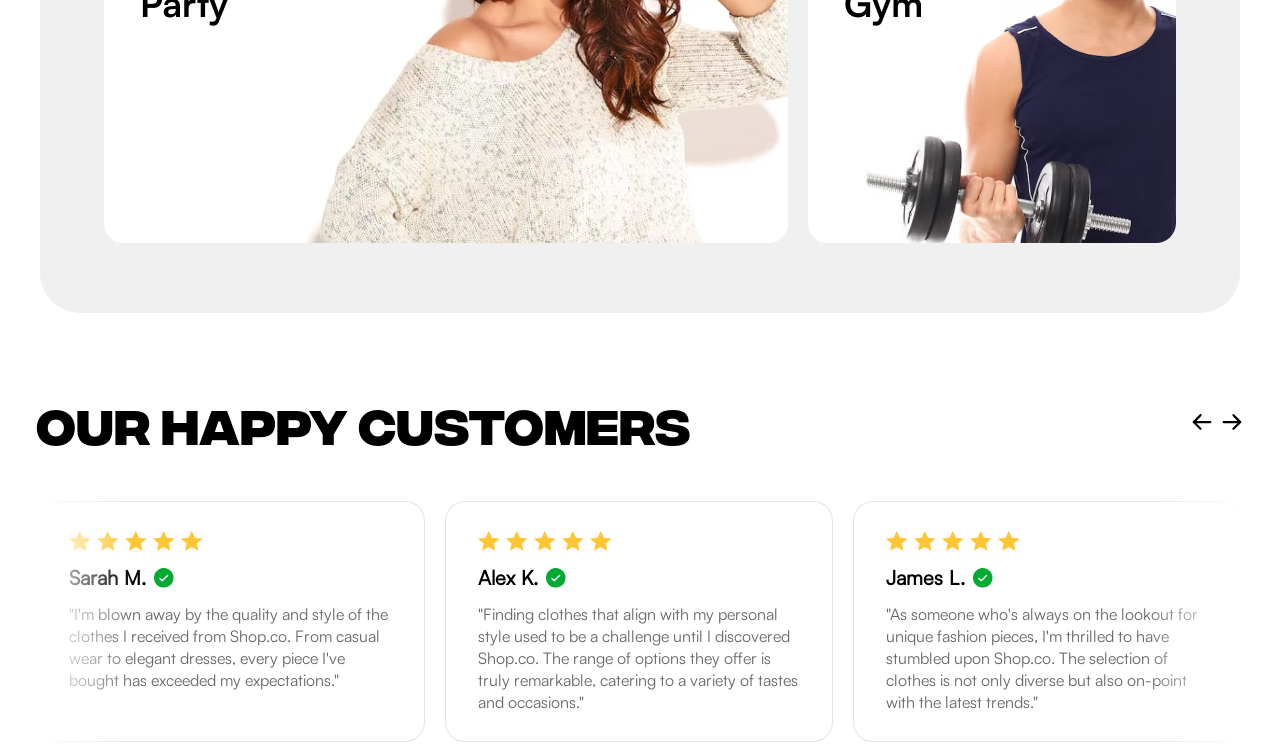
==== commit 99a19d7f: "Исправил скролл и эффект блюра по краям отзывов" ====
--- a/index.html
+++ b/index.html
@@ -475,6 +475,91 @@
             is not only diverse but also on-point with the latest trends."
           </p>
         </div>
+        <div class="testimonial-card">
+          <div class="stars-container">
+            <img src="/img/svg/star-filled.svg" alt="Star" class="star-img" />
+            <img src="/img/svg/star-filled.svg" alt="Star" class="star-img" />
+            <img src="/img/svg/star-filled.svg" alt="Star" class="star-img" />
+            <img src="/img/svg/star-filled.svg" alt="Star" class="star-img" />
+            <img src="/img/svg/star-half.svg" alt="Star" class="star-img" />
+          </div>
+          <div class="customer-name">
+            Kira S.
+            <img
+              src="/img/svg/verified.svg"
+              alt="Verified"
+              class="verified-img"
+            />
+          </div>
+          <p class="testimonial-text">
+            "As someone who's always on the lookout for unique fashion pieces,
+            I'm thrilled to have stumbled upon Shop.co. The selection of clothes
+            is not only diverse but also on-point with the latest trends."
+          </p>
+        </div>
+        <div class="testimonial-card">
+          <div class="stars-container">
+            <img src="/img/svg/star-filled.svg" alt="Star" class="star-img" />
+            <img src="/img/svg/star-filled.svg" alt="Star" class="star-img" />
+            <img src="/img/svg/star-filled.svg" alt="Star" class="star-img" />
+          </div>
+          <div class="customer-name">
+            Dima F.
+            <img
+              src="/img/svg/verified.svg"
+              alt="Verified"
+              class="verified-img"
+            />
+          </div>
+          <p class="testimonial-text">
+            "As someone who's always on the lookout for unique fashion pieces,
+            I'm thrilled to have stumbled upon Shop.co. The selection of clothes
+            is not only diverse but also on-point with the latest trends."
+          </p>
+        </div>
+        <div class="testimonial-card">
+          <div class="stars-container">
+            <img src="/img/svg/star-filled.svg" alt="Star" class="star-img" />
+            <img src="/img/svg/star-filled.svg" alt="Star" class="star-img" />
+            <img src="/img/svg/star-filled.svg" alt="Star" class="star-img" />
+            <img src="/img/svg/star-filled.svg" alt="Star" class="star-img" />
+            <img src="/img/svg/star-filled.svg" alt="Star" class="star-img" />
+          </div>
+          <div class="customer-name">
+            Roman L.
+            <img
+              src="/img/svg/verified.svg"
+              alt="Verified"
+              class="verified-img"
+            />
+          </div>
+          <p class="testimonial-text">
+            "As someone who's always on the lookout for unique fashion pieces,
+            I'm thrilled to have stumbled upon Shop.co. The selection of clothes
+            is not only diverse but also on-point with the latest trends."
+          </p>
+        </div>
+        <div class="testimonial-card">
+          <div class="stars-container">
+            <img src="/img/svg/star-filled.svg" alt="Star" class="star-img" />
+            <img src="/img/svg/star-filled.svg" alt="Star" class="star-img" />
+            <img src="/img/svg/star-filled.svg" alt="Star" class="star-img" />
+            <img src="/img/svg/star-half.svg" alt="Star" class="star-img" />
+          </div>
+          <div class="customer-name">
+            Nikita M.
+            <img
+              src="/img/svg/verified.svg"
+              alt="Verified"
+              class="verified-img"
+            />
+          </div>
+          <p class="testimonial-text">
+            "As someone who's always on the lookout for unique fashion pieces,
+            I'm thrilled to have stumbled upon Shop.co. The selection of clothes
+            is not only diverse but also on-point with the latest trends."
+          </p>
+        </div>
         </div>
     </section>
   </body>
--- a/styles/style.css
+++ b/styles/style.css
@@ -538,7 +538,29 @@
 .customers-slider {
   display: flex;
   gap: 20px;
+  overflow-x: auto;
+  scroll-behavior: smooth;
   padding: 10px 0;
+}
+
+.slider-container {
+  position: relative;
+  width: 100%;
+  overflow: hidden;
+  -webkit-mask-image: linear-gradient(
+    to right,
+    transparent 0%,
+    #000000 8%,
+    #000000 92%,
+    transparent 100%
+  );
+  mask-image: linear-gradient(
+    to right,
+    transparent 0%,
+    #000000 8%,
+    #000000 92%,
+    transparent 100%
+  );
 }
 
 .testimonial-card {
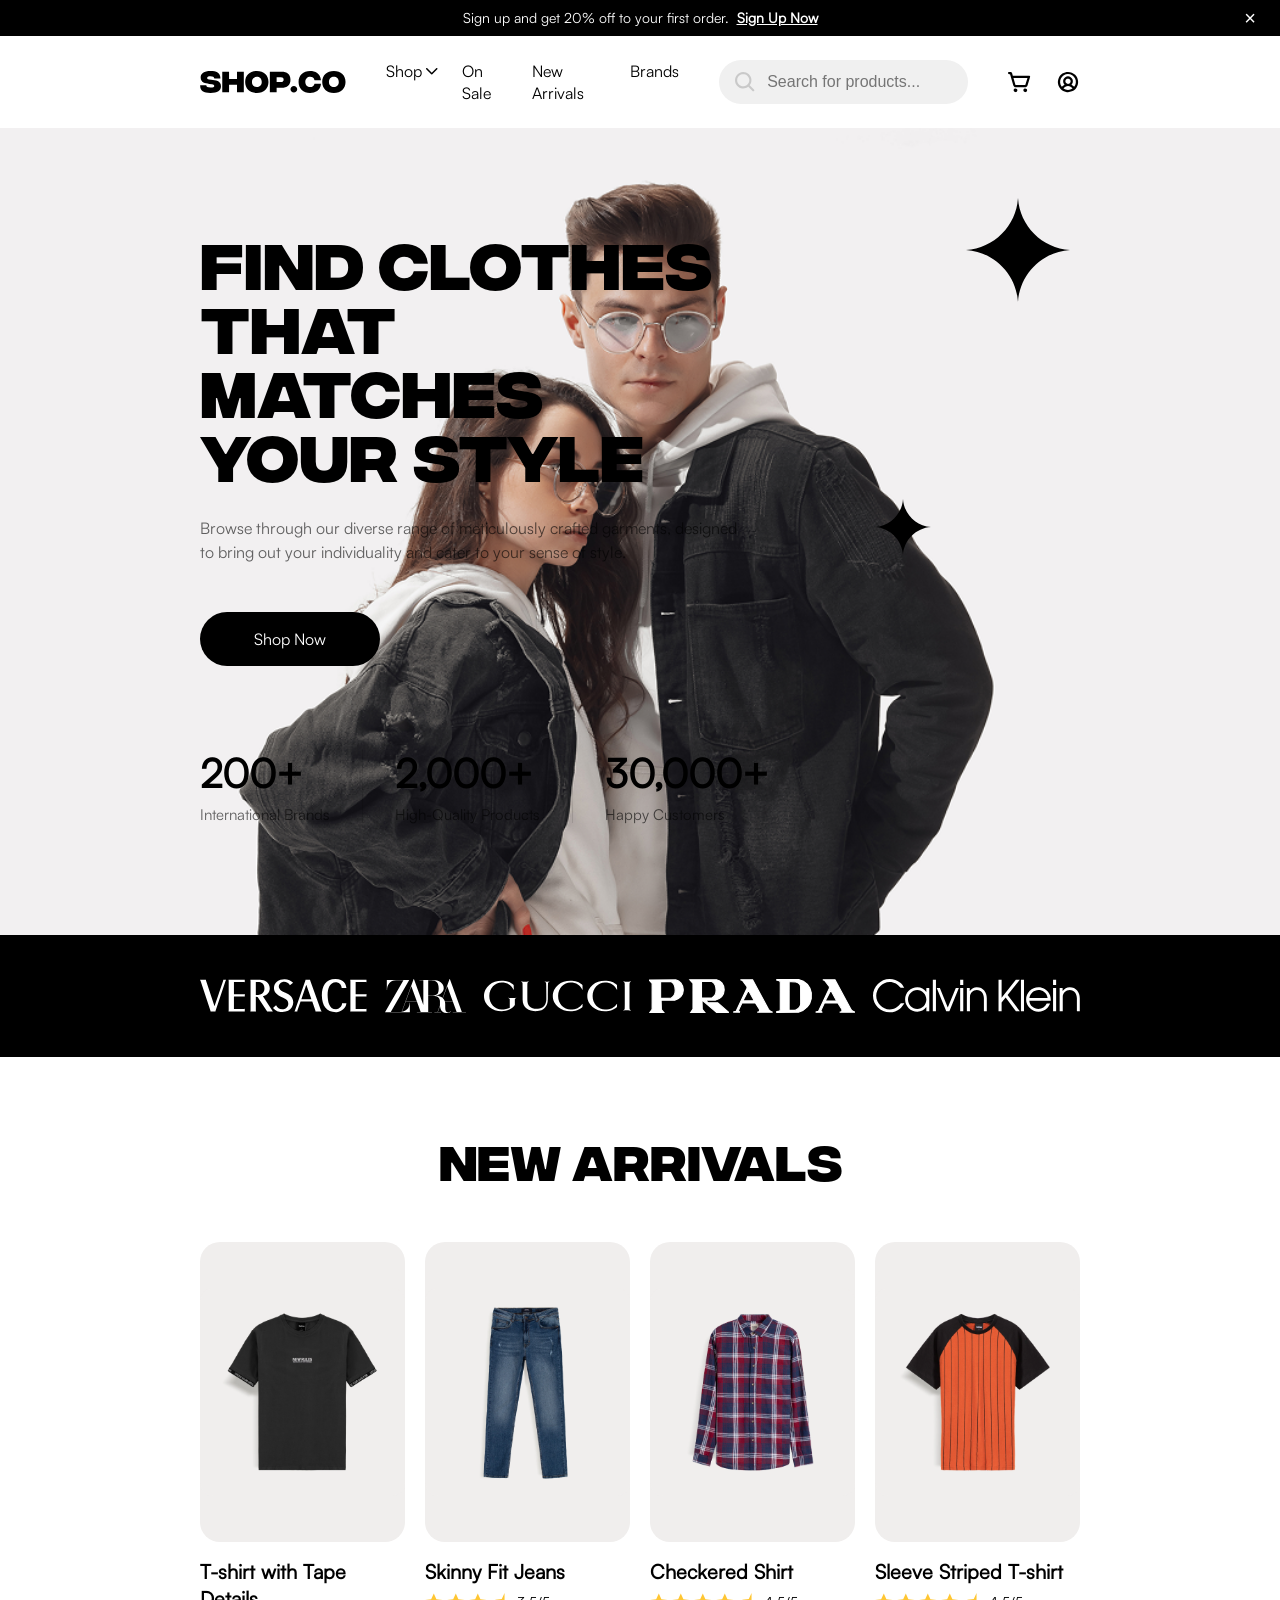
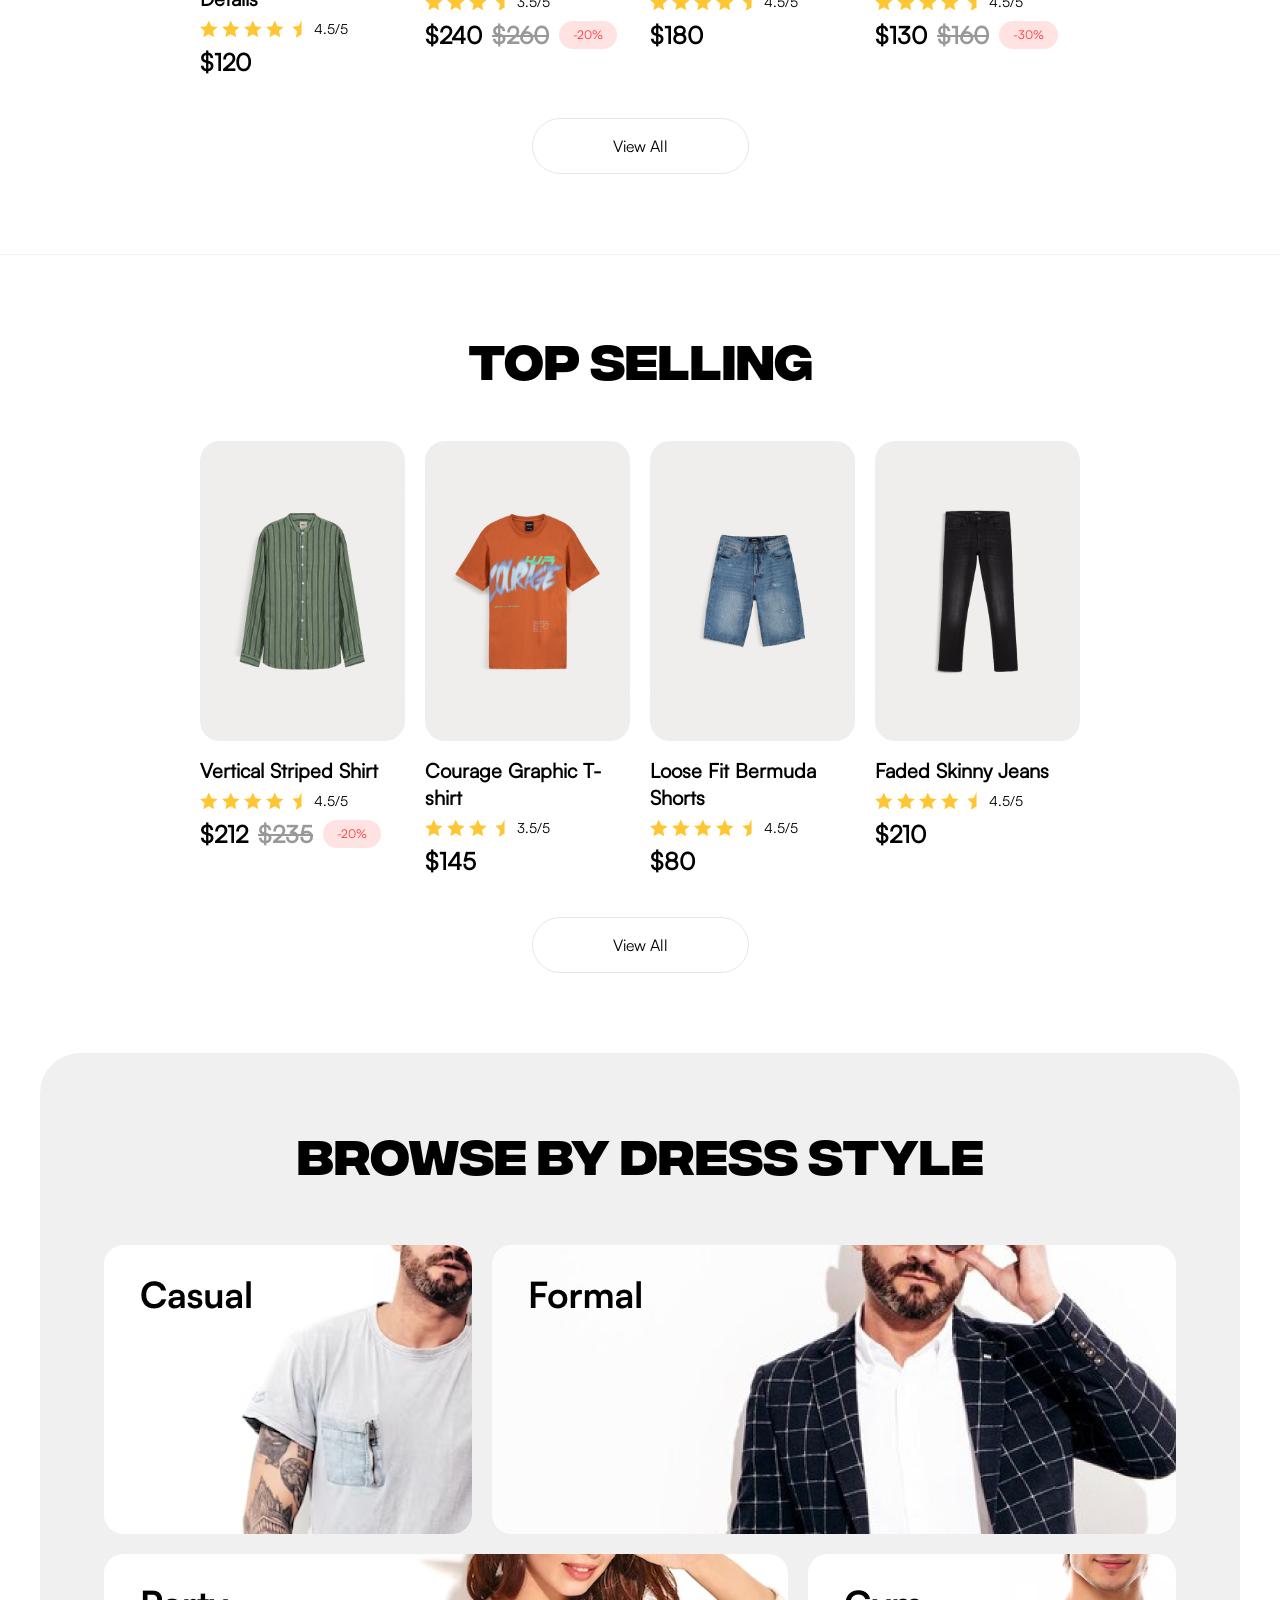
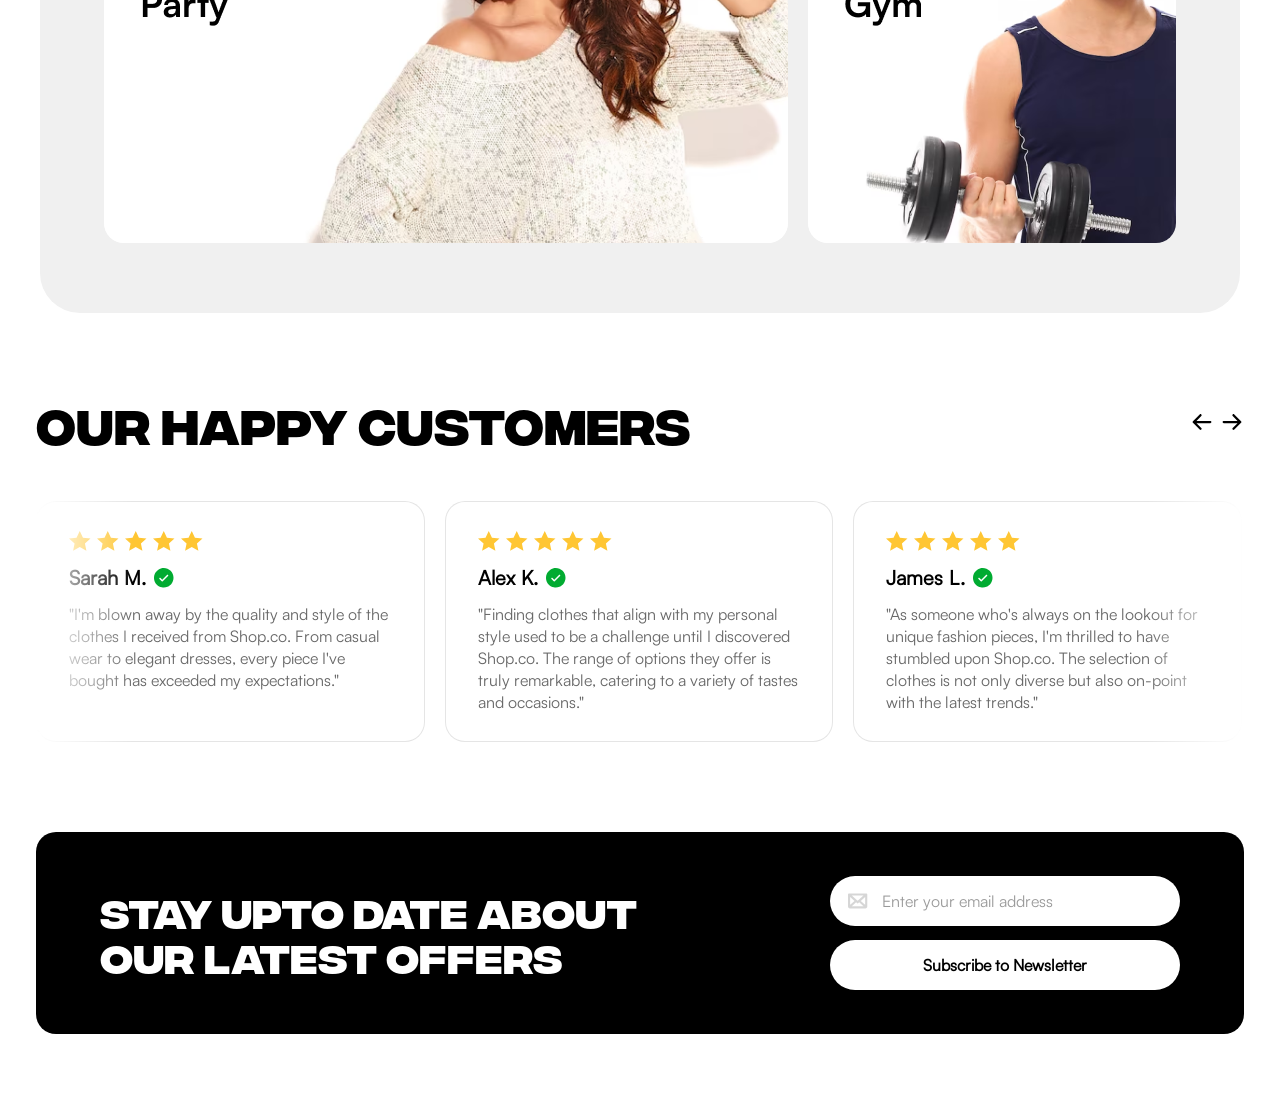
==== commit bd2d9e8c: "Добавил черную плашку с вводом email" ====
--- a/index.html
+++ b/index.html
@@ -391,23 +391,23 @@
       </div>
     </section>
 
-<section class="customers-section">
-  <div class="customers-header">
-    <h2 class="customers-title">OUR HAPPY CUSTOMERS</h2>
+<section class="section-reviews">
+  <div class="section-reviews__header">
+    <h2 class="section-reviews__title">OUR HAPPY CUSTOMERS</h2>
     <div class="slider-arrows">
-      <button class="arrow-btn">
+      <button class="slider-arrows__btn">
         <img src="/img/svg/arrow-left.svg" alt="&larr;" />
       </button>
-      <button class="arrow-btn">
+      <button class="slider-arrows__btn">
         <img src="/img/svg/arrow-right.svg" alt="&rarr;" />
       </button>
     </div>
   </div>
 
-  <div class="slider-container">
+  <div class="container-slider">
       <div class="customers-slider">
         <div class="testimonial-card">
-          <div class="stars-container">
+          <div class="container-stars">
             <img src="/img/svg/star-filled.svg" alt="Star" class="star-img" />
             <img src="/img/svg/star-filled.svg" alt="Star" class="star-img" />
             <img src="/img/svg/star-filled.svg" alt="Star" class="star-img" />
@@ -430,7 +430,7 @@
         </div>
 
         <div class="testimonial-card">
-          <div class="stars-container">
+          <div class="container-stars">
             <img src="/img/svg/star-filled.svg" alt="Star" class="star-img" />
             <img src="/img/svg/star-filled.svg" alt="Star" class="star-img" />
             <img src="/img/svg/star-filled.svg" alt="Star" class="star-img" />
@@ -454,7 +454,7 @@
         </div>
 
         <div class="testimonial-card">
-          <div class="stars-container">
+          <div class="container-stars">
             <img src="/img/svg/star-filled.svg" alt="Star" class="star-img" />
             <img src="/img/svg/star-filled.svg" alt="Star" class="star-img" />
             <img src="/img/svg/star-filled.svg" alt="Star" class="star-img" />
@@ -476,7 +476,7 @@
           </p>
         </div>
         <div class="testimonial-card">
-          <div class="stars-container">
+          <div class="container-stars">
             <img src="/img/svg/star-filled.svg" alt="Star" class="star-img" />
             <img src="/img/svg/star-filled.svg" alt="Star" class="star-img" />
             <img src="/img/svg/star-filled.svg" alt="Star" class="star-img" />
@@ -498,7 +498,7 @@
           </p>
         </div>
         <div class="testimonial-card">
-          <div class="stars-container">
+          <div class="container-stars">
             <img src="/img/svg/star-filled.svg" alt="Star" class="star-img" />
             <img src="/img/svg/star-filled.svg" alt="Star" class="star-img" />
             <img src="/img/svg/star-filled.svg" alt="Star" class="star-img" />
@@ -518,7 +518,7 @@
           </p>
         </div>
         <div class="testimonial-card">
-          <div class="stars-container">
+          <div class="container-stars">
             <img src="/img/svg/star-filled.svg" alt="Star" class="star-img" />
             <img src="/img/svg/star-filled.svg" alt="Star" class="star-img" />
             <img src="/img/svg/star-filled.svg" alt="Star" class="star-img" />
@@ -540,7 +540,7 @@
           </p>
         </div>
         <div class="testimonial-card">
-          <div class="stars-container">
+          <div class="container-stars">
             <img src="/img/svg/star-filled.svg" alt="Star" class="star-img" />
             <img src="/img/svg/star-filled.svg" alt="Star" class="star-img" />
             <img src="/img/svg/star-filled.svg" alt="Star" class="star-img" />
@@ -562,5 +562,17 @@
         </div>
         </div>
     </section>
+    <section class="subscribe-banner">
+      <div class="subscribe-banner__container">
+        <h2 class="subscribe-banner__title">STAY UPTO DATE ABOUT OUR LATEST OFFERS</h2>
+      <div class="subscribe-banner__form-block">
+      <div class="subscribe-banner__input-wrapper">
+        <img src="/img/svg/icon-email.svg" alt="Email" class="subscribe-banner__icon">
+        <input type="email" placeholder="Enter your email address" class="subscribe-banner__input">
+      </div>
+      <button type="button" class="subscribe-banner__btn">Subscribe to Newsletter</button>
+    </div>
+  </div>
+</section>
   </body>
 </html>
--- a/styles/style.css
+++ b/styles/style.css
@@ -483,7 +483,7 @@
   flex: 1 1 calc(35% - 20px);
 }
 
-.customers-section {
+.section-reviews {
   max-width: 1240px;
   margin: 80px auto 0 auto;
   padding: 0 16px;
@@ -491,7 +491,7 @@
   box-sizing: border-box;
 }
 
-.customers-header {
+.section-reviews__header {
   display: flex;
   gap: 6px;
   justify-content: space-between;
@@ -501,7 +501,7 @@
   margin-bottom: 40px;
 }
 
-.customers-title {
+.section-reviews__title {
   font-size: 48px;
   font-weight: 900;
   font-family: integralcf;
@@ -517,7 +517,7 @@
   align-items: center;
 }
 
-.arrow-btn {
+.slider-arrows__btn {
   background: transparent;
   border: none;
   cursor: pointer;
@@ -529,7 +529,7 @@
   height: 24px;
 }
 
-.arrow-btn img {
+.slider-arrows__btn img {
   width: 100%;
   height: 100%;
   object-fit: contain;
@@ -541,9 +541,11 @@
   overflow-x: auto;
   scroll-behavior: smooth;
   padding: 10px 0;
-}
-
-.slider-container {
+  -ms-overflow-style: none;
+  scrollbar-width: none;
+}
+
+.container-slider {
   position: relative;
   width: 100%;
   overflow: hidden;
@@ -572,7 +574,7 @@
   box-sizing: border-box;
 }
 
-.stars-container {
+.container-stars {
   display: flex;
   gap: 6px;
   margin-bottom: 12px;
@@ -606,3 +608,90 @@
   color: rgba(0, 0, 0, 0.6);
   margin: 0;
 }
+
+.subscribe-banner {
+  max-width: 1240px;
+  margin: 80px auto;
+  padding: 0 16px;
+  box-sizing: border-box;
+}
+
+.subscribe-banner__container {
+  background-color: #000000;
+  border-radius: 20px;
+  padding: 44px 64px;
+  display: flex;
+  justify-content: space-between;
+  align-items: center;
+  gap: 40px;
+  box-sizing: border-box;
+}
+
+.subscribe-banner__title {
+  color: #ffffff;
+  font-family: "integralcf", sans-serif;
+  font-size: 40px;
+  font-weight: 900;
+  line-height: 45px;
+  margin: 0;
+  text-transform: uppercase;
+  max-width: 560px;
+}
+
+.subscribe-banner__form-block {
+  display: flex;
+  flex-direction: column;
+  gap: 14px;
+  width: 100%;
+  max-width: 350px;
+}
+
+.subscribe-banner__input-wrapper {
+  position: relative;
+  display: flex;
+  align-items: center;
+  width: 100%;
+}
+
+.subscribe-banner__icon {
+  position: absolute;
+  left: 18px;
+  width: 20px;
+  height: 16px;
+  opacity: 0.4;
+}
+
+.subscribe-banner__input {
+  width: 100%;
+  padding: 14px 16px 14px 52px;
+  border-radius: 62px;
+  border: none;
+  font-family: "satoshi", sans-serif;
+  font-size: 16px;
+  outline: none;
+  background-color: #ffffff;
+  color: #000000;
+  box-sizing: border-box;
+}
+
+.subscribe-banner__input::placeholder {
+  color: rgba(0, 0, 0, 0.4);
+}
+
+.subscribe-banner__btn {
+  width: 100%;
+  padding: 14px 16px;
+  border-radius: 62px;
+  border: none;
+  background-color: #ffffff;
+  color: #000000;
+  font-family: "satoshi", sans-serif;
+  font-size: 16px;
+  font-weight: 700;
+  cursor: pointer;
+  display: flex;
+  align-items: center;
+  justify-content: center;
+  text-align: center;
+  box-sizing: border-box;
+}
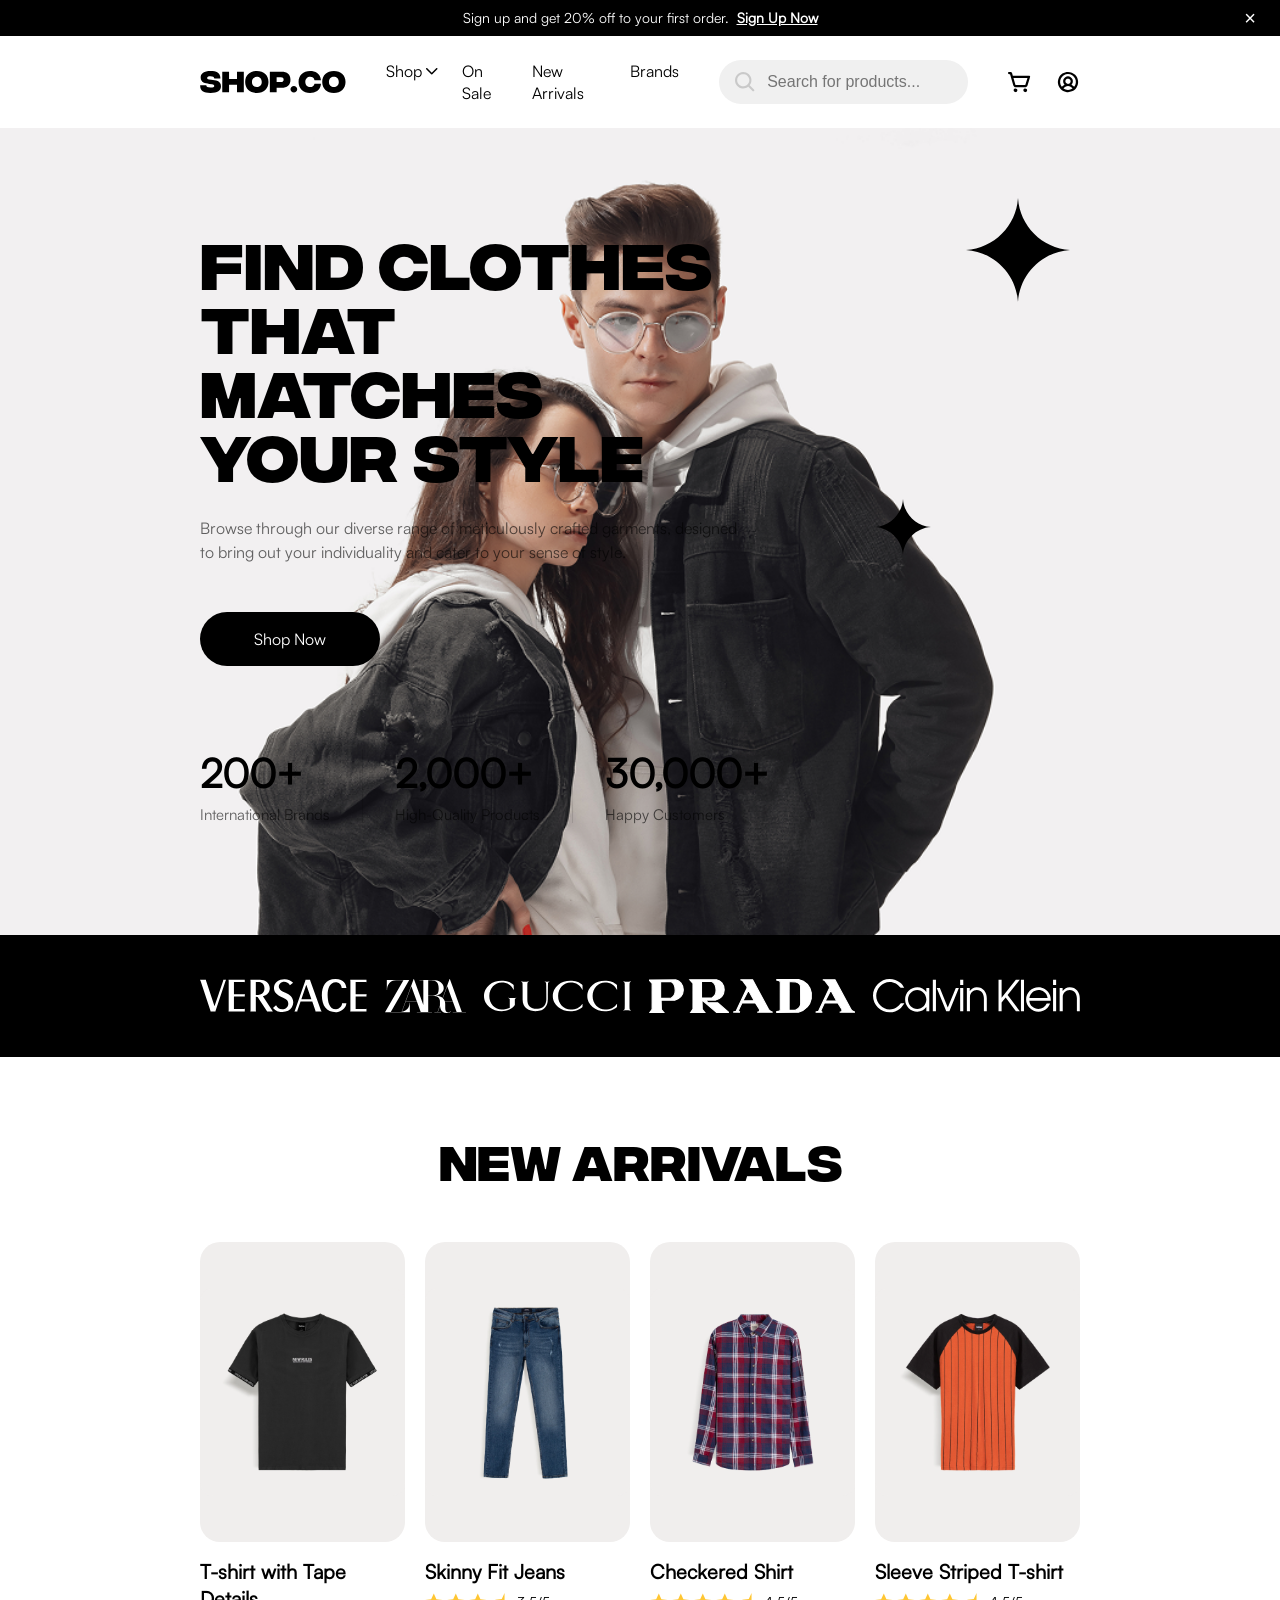
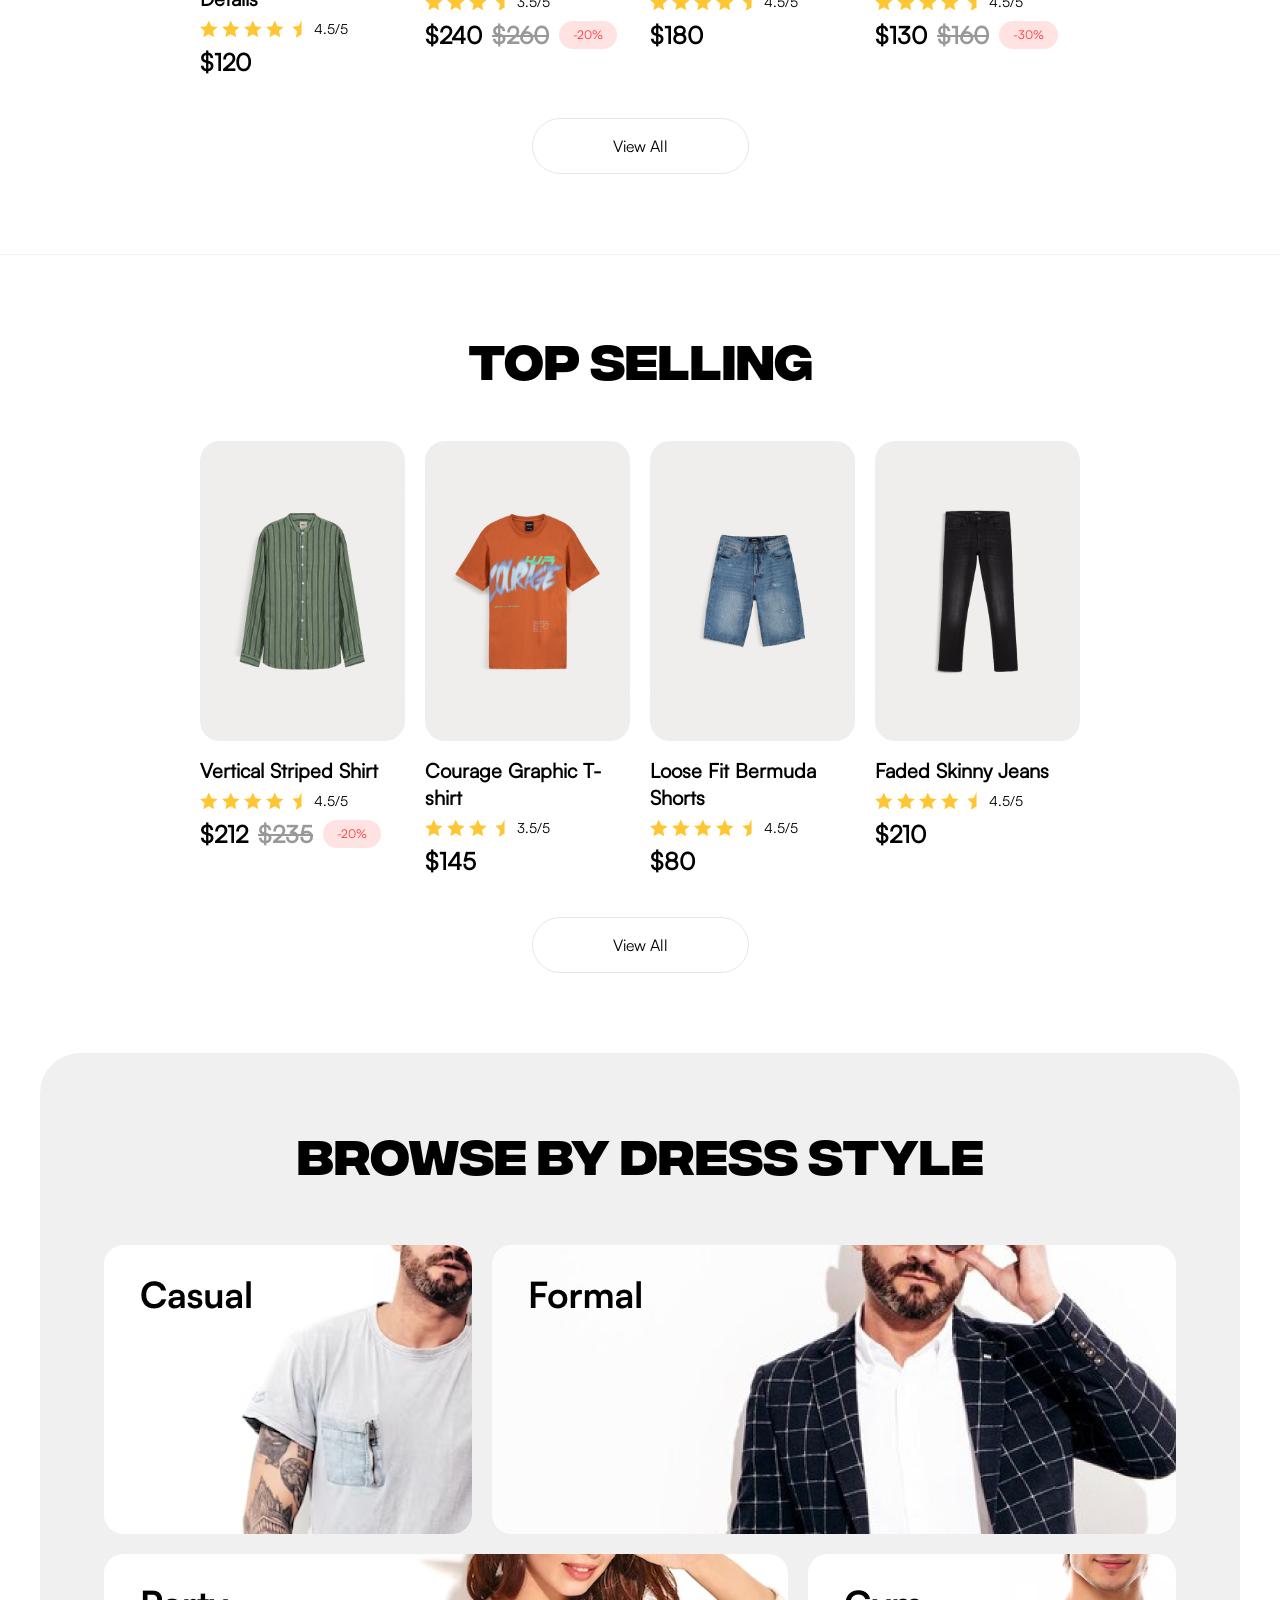
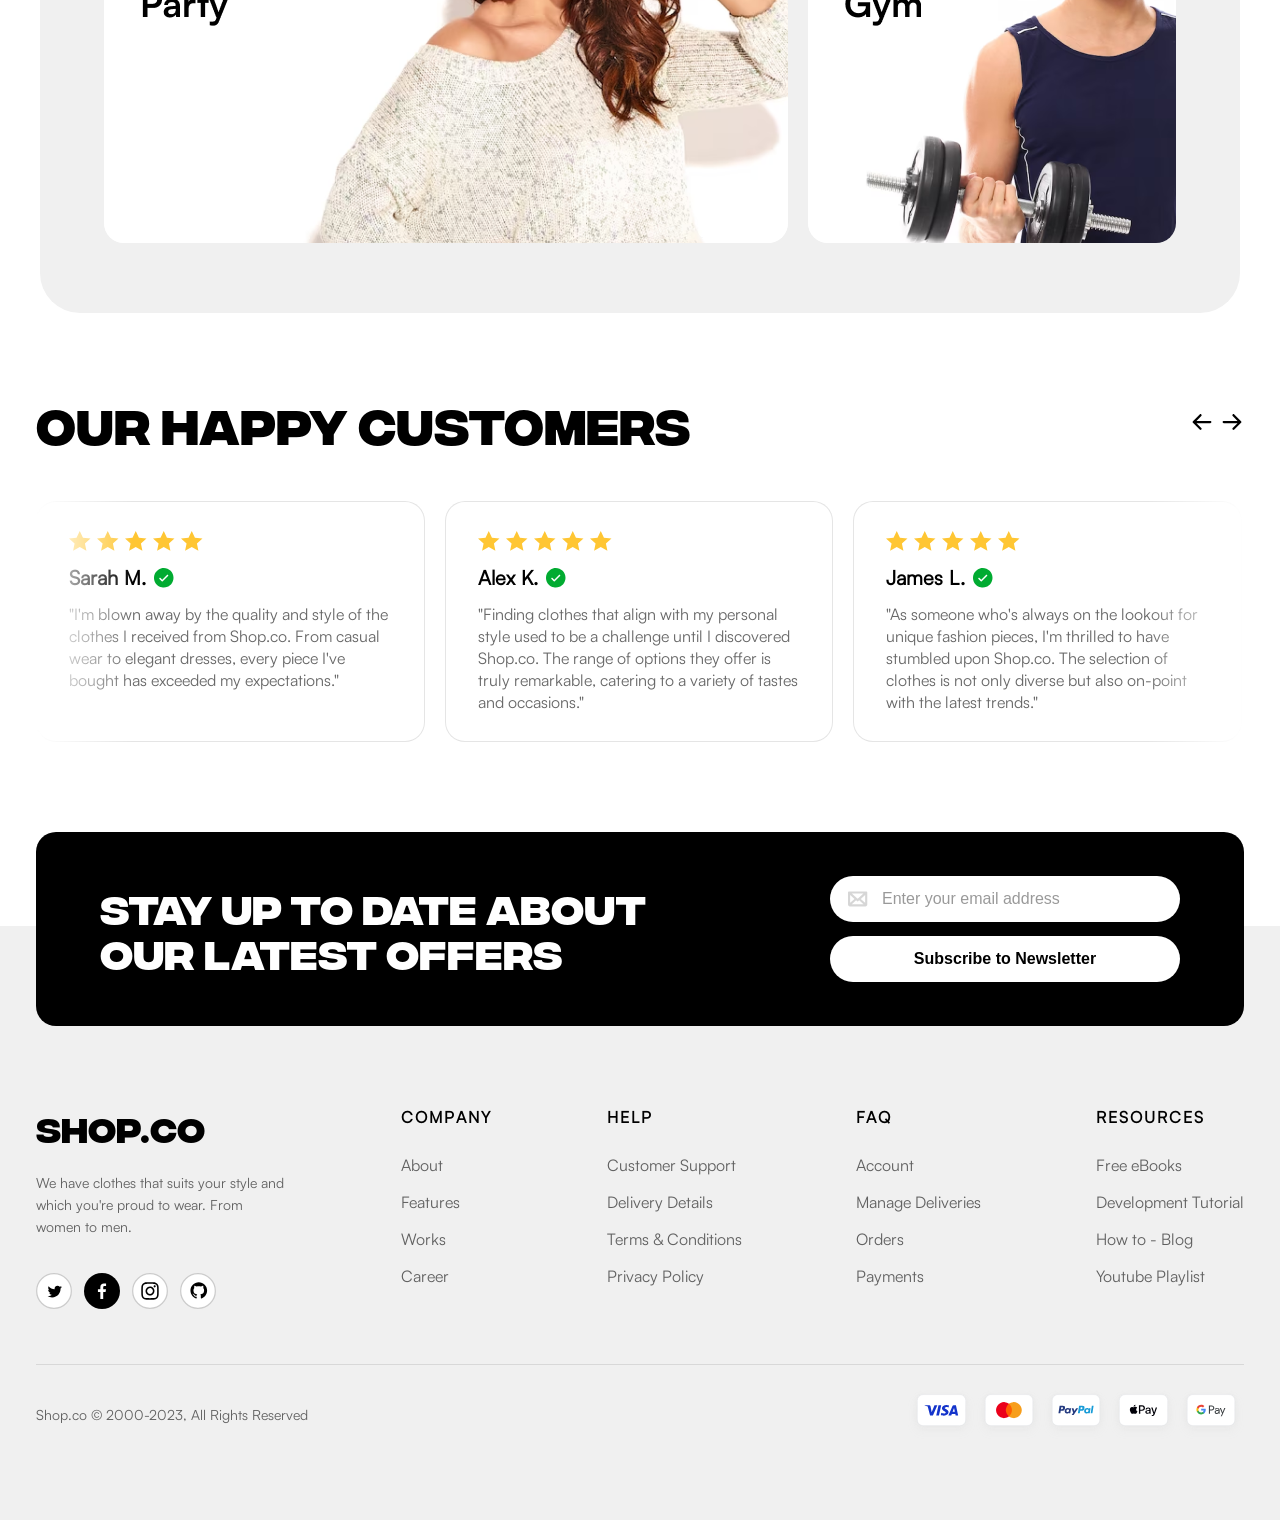
==== commit 5c664edc: "Добавил footer и исправил некоторые недочеты" ====
--- a/index.html
+++ b/index.html
@@ -61,7 +61,7 @@
         <div class="main-header__search">
           <img
             src="/img/svg/иконка-лупа.svg"
-            alt="Search"
+            alt="search"
             class="main-header__search-icon"
           />
           <input
@@ -72,10 +72,10 @@
         </div>
         <div class="main-header__actions">
           <a href="#" class="main-header__action-link">
-            <img src="/img/svg/иконка-покупка.svg" alt="Cart" />
+            <img src="/img/svg/иконка-покупка.svg" alt="cart" />
           </a>
           <a href="#" class="main-header__action-link">
-            <img src="/img/svg/иконка-аккаунт.svg" alt="Profile" />
+            <img src="/img/svg/иконка-аккаунт.svg" alt="profile" />
           </a>
         </div>
       </div>
@@ -122,7 +122,7 @@
           />
           <img
             src="/img/png/фото-моделей.png"
-            alt="Models"
+            alt="models"
             class="hero-banner__models-img"
           />
         </div>
@@ -132,27 +132,27 @@
       <div class="brands-bar__container">
         <img
           src="/img/brands/logo-versace.svg"
-          alt="Versace"
+          alt="versace"
           class="brands-bar__logo"
         />
         <img
           src="/img/brands/logo-zara.svg"
-          alt="Zara"
+          alt="zara"
           class="brands-bar__logo"
         />
         <img
           src="/img/brands/logo-gucci.svg"
-          alt="Gucci"
+          alt="gucci"
           class="brands-bar__logo"
         />
         <img
           src="/img/brands/logo-prada.svg"
-          alt="Prada"
+          alt="prada"
           class="brands-bar__logo"
         />
         <img
           src="/img/brands/logo-calvin.svg"
-          alt="Calvin Klein"
+          alt="calvin klein"
           class="brands-bar__logo"
         />
       </div>
@@ -165,7 +165,7 @@
             <div class="product-card__image-wrapper">
               <img
                 src="/img/png/tshirt-tape.png"
-                alt="T-shirt with Tape Details"
+                alt="t-shirt"
                 class="product-card__img"
               />
             </div>
@@ -188,7 +188,7 @@
             <div class="product-card__image-wrapper">
               <img
                 src="/img/png/skinny-jeans.png"
-                alt="Skinny Fit Jeans"
+                alt="jeans"
                 class="product-card__img"
               />
             </div>
@@ -212,7 +212,7 @@
             <div class="product-card__image-wrapper">
               <img
                 src="/img/png/chekered-shirt.png"
-                alt="Checkered Shirt"
+                alt="shirt"
                 class="product-card__img"
               />
             </div>
@@ -235,7 +235,7 @@
             <div class="product-card__image-wrapper">
               <img
                 src="/img/png/striped-tshirt.png"
-                alt="Sleeve Striped T-shirt"
+                alt="t-shirt"
                 class="product-card__img"
               />
             </div>
@@ -266,14 +266,14 @@
       <hr />
     </div>
     <section class="products-section">
-      <div class="products-section__container">
+      <div class= "products-section__container">
         <h2 class="products-section__title">TOP SELLING</h2>
         <div class="products-section__grid">
           <div class="product-card">
             <div class="product-card__image-wrapper">
               <img
                 src="/img/png/vertical-shirt.png"
-                alt="Vertical Striped Shirt"
+                alt="shirt"
                 class="product-card__img"
               />
             </div>
@@ -298,7 +298,7 @@
             <div class="product-card__image-wrapper">
               <img
                 src="/img/png/graphis-tshirt.png"
-                alt="Courage Graphic T-shirt"
+                alt="t-shirt"
                 class="product-card__img"
               />
             </div>
@@ -320,7 +320,7 @@
             <div class="product-card__image-wrapper">
               <img
                 src="/img/png/bermuda-shorts.png"
-                alt="Loose Fit Bermuda Shorts"
+                alt="shorts"
                 class="product-card__img"
               />
             </div>
@@ -343,7 +343,7 @@
             <div class="product-card__image-wrapper">
               <img
                 src="/img/png/faded-jeans.png"
-                alt="Faded Skinny Jeans"
+                alt="jeans"
                 class="product-card__img"
               />
             </div>
@@ -374,19 +374,19 @@
 
       <div class="style-grid">
         <div class="style-card card-small">
-          <img src="/img/png/casual.png" alt="Casual" class="card-img" />
+          <img src="/img/png/casual.png" alt="casual" class="card-img" />
         </div>
 
         <div class="style-card">
-          <img src="/img/png/formal.png" alt="Formal" class="card-img" />
+          <img src="/img/png/formal.png" alt="formal" class="card-img" />
         </div>
 
         <div class="style-card">
-          <img src="/img/png/party.png" alt="Party" class="card-img" />
+          <img src="/img/png/party.png" alt="party" class="card-img" />
         </div>
 
         <div class="style-card card-small">
-          <img src="/img/png/gym.png" alt="Gym" class="card-img" />
+          <img src="/img/png/gym.png" alt="gym" class="card-img" />
         </div>
       </div>
     </section>
@@ -396,10 +396,10 @@
     <h2 class="section-reviews__title">OUR HAPPY CUSTOMERS</h2>
     <div class="slider-arrows">
       <button class="slider-arrows__btn">
-        <img src="/img/svg/arrow-left.svg" alt="&larr;" />
+        <img src="/img/svg/arrow-left.svg" alt="arrow" />
       </button>
       <button class="slider-arrows__btn">
-        <img src="/img/svg/arrow-right.svg" alt="&rarr;" />
+        <img src="/img/svg/arrow-right.svg" alt="arrow" />
       </button>
     </div>
   </div>
@@ -408,17 +408,17 @@
       <div class="customers-slider">
         <div class="testimonial-card">
           <div class="container-stars">
-            <img src="/img/svg/star-filled.svg" alt="Star" class="star-img" />
-            <img src="/img/svg/star-filled.svg" alt="Star" class="star-img" />
-            <img src="/img/svg/star-filled.svg" alt="Star" class="star-img" />
-            <img src="/img/svg/star-filled.svg" alt="Star" class="star-img" />
-            <img src="/img/svg/star-filled.svg" alt="Star" class="star-img" />
+            <img src="/img/svg/star-filled.svg" alt="star" class="star-img" />
+            <img src="/img/svg/star-filled.svg" alt="star" class="star-img" />
+            <img src="/img/svg/star-filled.svg" alt="star" class="star-img" />
+            <img src="/img/svg/star-filled.svg" alt="star" class="star-img" />
+            <img src="/img/svg/star-filled.svg" alt="star" class="star-img" />
           </div>
           <div class="customer-name">
             Sarah M.
             <img
               src="/img/svg/verified.svg"
-              alt="Verified"
+              alt="verified"
               class="verified-img"
             />
           </div>
@@ -431,17 +431,17 @@
 
         <div class="testimonial-card">
           <div class="container-stars">
-            <img src="/img/svg/star-filled.svg" alt="Star" class="star-img" />
-            <img src="/img/svg/star-filled.svg" alt="Star" class="star-img" />
-            <img src="/img/svg/star-filled.svg" alt="Star" class="star-img" />
-            <img src="/img/svg/star-filled.svg" alt="Star" class="star-img" />
-            <img src="/img/svg/star-filled.svg" alt="Star" class="star-img" />
+            <img src="/img/svg/star-filled.svg" alt="star" class="star-img" />
+            <img src="/img/svg/star-filled.svg" alt="star" class="star-img" />
+            <img src="/img/svg/star-filled.svg" alt="star" class="star-img" />
+            <img src="/img/svg/star-filled.svg" alt="star" class="star-img" />
+            <img src="/img/svg/star-filled.svg" alt="star" class="star-img" />
           </div>
           <div class="customer-name">
             Alex K.
             <img
               src="/img/svg/verified.svg"
-              alt="Verified"
+              alt="verified"
               class="verified-img"
             />
           </div>
@@ -455,17 +455,17 @@
 
         <div class="testimonial-card">
           <div class="container-stars">
-            <img src="/img/svg/star-filled.svg" alt="Star" class="star-img" />
-            <img src="/img/svg/star-filled.svg" alt="Star" class="star-img" />
-            <img src="/img/svg/star-filled.svg" alt="Star" class="star-img" />
-            <img src="/img/svg/star-filled.svg" alt="Star" class="star-img" />
-            <img src="/img/svg/star-filled.svg" alt="Star" class="star-img" />
+            <img src="/img/svg/star-filled.svg" alt="star" class="star-img" />
+            <img src="/img/svg/star-filled.svg" alt="star" class="star-img" />
+            <img src="/img/svg/star-filled.svg" alt="star" class="star-img" />
+            <img src="/img/svg/star-filled.svg" alt="star" class="star-img" />
+            <img src="/img/svg/star-filled.svg" alt="star" class="star-img" />
           </div>
           <div class="customer-name">
             James L.
             <img
               src="/img/svg/verified.svg"
-              alt="Verified"
+              alt="verified"
               class="verified-img"
             />
           </div>
@@ -477,17 +477,17 @@
         </div>
         <div class="testimonial-card">
           <div class="container-stars">
-            <img src="/img/svg/star-filled.svg" alt="Star" class="star-img" />
-            <img src="/img/svg/star-filled.svg" alt="Star" class="star-img" />
-            <img src="/img/svg/star-filled.svg" alt="Star" class="star-img" />
-            <img src="/img/svg/star-filled.svg" alt="Star" class="star-img" />
-            <img src="/img/svg/star-half.svg" alt="Star" class="star-img" />
+            <img src="/img/svg/star-filled.svg" alt="star" class="star-img" />
+            <img src="/img/svg/star-filled.svg" alt="star" class="star-img" />
+            <img src="/img/svg/star-filled.svg" alt="star" class="star-img" />
+            <img src="/img/svg/star-filled.svg" alt="star" class="star-img" />
+            <img src="/img/svg/star-half.svg" alt="star" class="star-img" />
           </div>
           <div class="customer-name">
             Kira S.
             <img
               src="/img/svg/verified.svg"
-              alt="Verified"
+              alt="verified"
               class="verified-img"
             />
           </div>
@@ -499,15 +499,15 @@
         </div>
         <div class="testimonial-card">
           <div class="container-stars">
-            <img src="/img/svg/star-filled.svg" alt="Star" class="star-img" />
-            <img src="/img/svg/star-filled.svg" alt="Star" class="star-img" />
-            <img src="/img/svg/star-filled.svg" alt="Star" class="star-img" />
+            <img src="/img/svg/star-filled.svg" alt="star" class="star-img" />
+            <img src="/img/svg/star-filled.svg" alt="star" class="star-img" />
+            <img src="/img/svg/star-filled.svg" alt="star" class="star-img" />
           </div>
           <div class="customer-name">
             Dima F.
             <img
               src="/img/svg/verified.svg"
-              alt="Verified"
+              alt="verified"
               class="verified-img"
             />
           </div>
@@ -519,17 +519,17 @@
         </div>
         <div class="testimonial-card">
           <div class="container-stars">
-            <img src="/img/svg/star-filled.svg" alt="Star" class="star-img" />
-            <img src="/img/svg/star-filled.svg" alt="Star" class="star-img" />
-            <img src="/img/svg/star-filled.svg" alt="Star" class="star-img" />
-            <img src="/img/svg/star-filled.svg" alt="Star" class="star-img" />
-            <img src="/img/svg/star-filled.svg" alt="Star" class="star-img" />
+            <img src="/img/svg/star-filled.svg" alt="star" class="star-img" />
+            <img src="/img/svg/star-filled.svg" alt="star" class="star-img" />
+            <img src="/img/svg/star-filled.svg" alt="star" class="star-img" />
+            <img src="/img/svg/star-filled.svg" alt="star" class="star-img" />
+            <img src="/img/svg/star-filled.svg" alt="star" class="star-img" />
           </div>
           <div class="customer-name">
             Roman L.
             <img
               src="/img/svg/verified.svg"
-              alt="Verified"
+              alt="verified"
               class="verified-img"
             />
           </div>
@@ -541,16 +541,16 @@
         </div>
         <div class="testimonial-card">
           <div class="container-stars">
-            <img src="/img/svg/star-filled.svg" alt="Star" class="star-img" />
-            <img src="/img/svg/star-filled.svg" alt="Star" class="star-img" />
-            <img src="/img/svg/star-filled.svg" alt="Star" class="star-img" />
-            <img src="/img/svg/star-half.svg" alt="Star" class="star-img" />
+            <img src="/img/svg/star-filled.svg" alt="star" class="star-img" />
+            <img src="/img/svg/star-filled.svg" alt="star" class="star-img" />
+            <img src="/img/svg/star-filled.svg" alt="star" class="star-img" />
+            <img src="/img/svg/star-half.svg" alt="star" class="star-img" />
           </div>
           <div class="customer-name">
             Nikita M.
             <img
               src="/img/svg/verified.svg"
-              alt="Verified"
+              alt="verified"
               class="verified-img"
             />
           </div>
@@ -564,15 +564,83 @@
     </section>
     <section class="subscribe-banner">
       <div class="subscribe-banner__container">
-        <h2 class="subscribe-banner__title">STAY UPTO DATE ABOUT OUR LATEST OFFERS</h2>
+        <h2 class="subscribe-banner__title">STAY UP TO DATE ABOUT OUR LATEST OFFERS</h2>
       <div class="subscribe-banner__form-block">
       <div class="subscribe-banner__input-wrapper">
-        <img src="/img/svg/icon-email.svg" alt="Email" class="subscribe-banner__icon">
+        <img src="/img/svg/icon-email.svg" alt="email" class="subscribe-banner__icon">
         <input type="email" placeholder="Enter your email address" class="subscribe-banner__input">
       </div>
       <button type="button" class="subscribe-banner__btn">Subscribe to Newsletter</button>
     </div>
   </div>
 </section>
-  </body>
+
+<footer class="main-footer">
+  <div class="main-footer__container">
+    <div class="main-footer__top">
+      <div class="main-footer__brand-col">
+        <h3 class="main-footer__logo">SHOP.CO</h3>
+        <p class="main-footer__description">
+          We have clothes that suits your style and which you're proud to wear. From women to men.
+        </p>
+        <div class="main-footer__socials">
+          <a href="#" class="main-footer__social-link"><img src="/img/svg/icon-twitter.svg" alt="twitter"></a>
+          <a href="#" class="main-footer__social-link"><img src="/img/svg/icon-facebook.svg" alt="facebook"></a>
+          <a href="#" class="main-footer__social-link"><img src="/img/svg/icon-instagram.svg" alt="instagram"></a>
+          <a href="#" class="main-footer__social-link"><img src="/img/svg/icon-github.svg" alt="gitHub"></a>
+        </div>
+      </div>
+      <div class="main-footer__menu-col">
+        <h4 class="main-footer__menu-title">COMPANY</h4>
+        <ul class="main-footer__menu-list">
+          <li><a href="#">About</a></li>
+          <li><a href="#">Features</a></li>
+          <li><a href="#">Works</a></li>
+          <li><a href="#">Career</a></li>
+        </ul>
+      </div>
+      <div class="main-footer__menu-col">
+        <h4 class="main-footer__menu-title">HELP</h4>
+        <ul class="main-footer__menu-list">
+          <li><a href="#">Customer Support</a></li>
+          <li><a href="#">Delivery Details</a></li>
+          <li><a href="#">Terms & Conditions</a></li>
+          <li><a href="#">Privacy Policy</a></li>
+        </ul>
+      </div>
+      <div class="main-footer__menu-col">
+        <h4 class="main-footer__menu-title">FAQ</h4>
+        <ul class="main-footer__menu-list">
+          <li><a href="#">Account</a></li>
+          <li><a href="#">Manage Deliveries</a></li>
+          <li><a href="#">Orders</a></li>
+          <li><a href="#">Payments</a></li>
+        </ul>
+      </div>
+      <div class="main-footer__menu-col">
+        <h4 class="main-footer__menu-title">RESOURCES</h4>
+        <ul class="main-footer__menu-list">
+          <li><a href="#">Free eBooks</a></li>
+          <li><a href="#">Development Tutorial</a></li>
+          <li><a href="#">How to - Blog</a></li>
+          <li><a href="#">Youtube Playlist</a></li>
+        </ul>
+      </div>
+    </div>
+
+    <hr class="main-footer__divider">
+
+    <div class="main-footer__bottom">
+      <p class="main-footer__copyright">Shop.co © 2000-2023, All Rights Reserved</p>
+      <div class="main-footer__payments">
+        <img src="/img/svg/icon-visa.svg" alt="visa">
+        <img src="/img/svg/icon-mastercard.svg" alt="mastercard">
+        <img src="/img/svg/icon-paypal.svg" alt="paypal">
+        <img src="/img/svg/icon-apay.svg" alt="apple pay">
+        <img src="/img/svg/icon-gpay.svg" alt="google pay">
+      </div>
+    </div>
+  </div>
+</footer>
+</body>
 </html>
--- a/styles/style.css
+++ b/styles/style.css
@@ -15,6 +15,11 @@
 }
 
 body {
+  font-family: "satoshi", sans-serif;
+  background-color: #ffffff;
+}
+
+footer {
   font-family: "satoshi", sans-serif;
   background-color: #ffffff;
 }
@@ -152,7 +157,6 @@
   width: 100%;
   position: relative;
   overflow: hidden;
-  font-family: satoshi;
 }
 
 .hero-banner__container {
@@ -251,7 +255,6 @@
   height: 100%;
   margin-left: -220px;
   object-fit: contain;
-  transform: none;
   display: block;
 }
 
@@ -427,7 +430,6 @@
   text-decoration: none;
   transition: background-color 0.2s ease;
   cursor: pointer;
-  font-family: satoshi;
 }
 
 .section-divider {
@@ -450,7 +452,6 @@
   padding: 70px 64px;
   max-width: 1200px;
   margin: 0 auto;
-  font-family: satoshi;
 }
 
 .section-title {
@@ -483,11 +484,14 @@
   flex: 1 1 calc(35% - 20px);
 }
 
+.card-large {
+  flex: 1 1 calc(65% - 20px);
+}
+
 .section-reviews {
   max-width: 1240px;
   margin: 80px auto 0 auto;
   padding: 0 16px;
-  font-family: satoshi;
   box-sizing: border-box;
 }
 
@@ -614,6 +618,8 @@
   margin: 80px auto;
   padding: 0 16px;
   box-sizing: border-box;
+  position: relative;
+  z-index: 2;
 }
 
 .subscribe-banner__container {
@@ -666,7 +672,6 @@
   padding: 14px 16px 14px 52px;
   border-radius: 62px;
   border: none;
-  font-family: "satoshi", sans-serif;
   font-size: 16px;
   outline: none;
   background-color: #ffffff;
@@ -685,7 +690,6 @@
   border: none;
   background-color: #ffffff;
   color: #000000;
-  font-family: "satoshi", sans-serif;
   font-size: 16px;
   font-weight: 700;
   cursor: pointer;
@@ -695,3 +699,115 @@
   text-align: center;
   box-sizing: border-box;
 }
+
+.main-footer {
+  background-color: #F0F0F0;
+  margin-top: -180px;
+  padding: 180px 0 80px 0;
+  width: 100%;
+  box-sizing: border-box;
+  position: relative;
+  z-index: 1;
+}
+
+.main-footer__container {
+  max-width: 1240px;
+  margin: 0 auto;
+  padding: 0 16px;
+  box-sizing: border-box;
+}
+
+.main-footer__top {
+  display: flex;
+  justify-content: space-between;
+  gap: 30px;
+  margin-bottom: 50px;
+}
+
+.main-footer__brand-col {
+  max-width: 250px;
+}
+
+.main-footer__logo {
+  font-family: "integralcf", sans-serif;
+  font-size: 34px;
+  font-weight: 900;
+  margin: 0 0 25px 0;
+  color: #000000;
+  cursor: pointer;
+}
+
+.main-footer__description {
+  font-size: 14px;
+  line-height: 22px;
+  color: rgba(0, 0, 0, 0.6);
+  margin: 0 0 35px 0;
+}
+
+.main-footer__socials {
+  display: flex;
+  gap: 12px;
+}
+
+.main-footer__social-link img {
+  width: 36px;
+  height: 36px;
+}
+
+.main-footer__menu-col {
+  display: flex;
+  flex-direction: column;
+}
+
+.main-footer__menu-title {
+  font-size: 16px;
+  font-weight: 700;
+  letter-spacing: 2px;
+  margin: 0 0 26px 0;
+  color: #000000;
+  text-transform: uppercase;
+}
+
+.main-footer__menu-list {
+  list-style: none;
+  padding: 0;
+  margin: 0;
+  display: flex;
+  flex-direction: column;
+  gap: 15px;
+}
+
+.main-footer__menu-list a {
+  text-decoration: none;
+  font-size: 16px;
+  color: rgba(0, 0, 0, 0.6);
+  transition: color 0.2s ease;
+}
+
+.main-footer__divider {
+  border: none;
+  border-top: 1px solid rgba(0, 0, 0, 0.1);
+  margin: 0 0 25px 0;
+}
+
+.main-footer__bottom {
+  display: flex;
+  justify-content: space-between;
+  align-items: center;
+}
+
+.main-footer__copyright {
+  font-size: 14px;
+  color: rgba(0, 0, 0, 0.6);
+  margin: 0;
+}
+
+.main-footer__payments {
+  display: flex;
+  gap: 1px;
+  cursor: pointer;
+}
+
+.main-footer__payments img {
+  height: 50px;
+}
